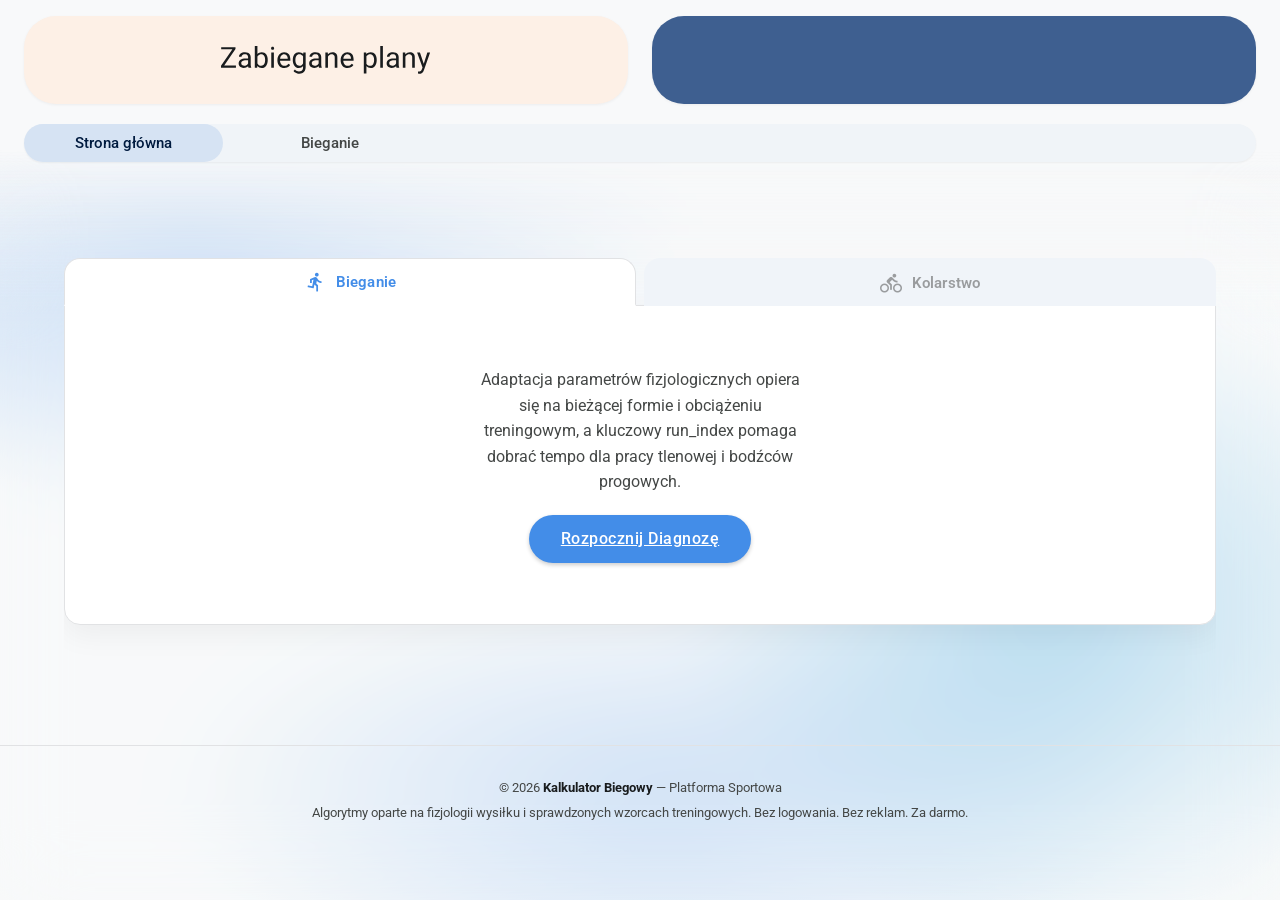
==== index.html @ 618a6bd0 "ostatnie poprawki" ====
<!DOCTYPE html>
<html lang="pl">
<head>
    <meta charset="UTF-8">
    <meta name="viewport" content="width=device-width, initial-scale=1.0">
    <meta name="description" content="Platforma sportowa Kalkulator Biegowy — profesjonalne narzędzia treningowe oparte na fizjologii wysiłku.">

    <title>Kalkulator Biegowy — Platforma Sportowa</title>

    <!-- JSON-LD: SoftwareApplication (SEO) -->
    <script type="application/ld+json">
    {
        "@context": "https://schema.org",
        "@type": "SoftwareApplication",
        "name": "Kalkulator Biegowy",
        "applicationCategory": "SportsApplication",
        "operatingSystem": "Web",
        "description": "Platforma profesjonalnych narzędzi treningowych dla biegaczy, oparta na fizjologii wysiłku i sprawdzonych metodach treningowych.",
        "offers": {
            "@type": "Offer",
            "price": "0",
            "priceCurrency": "PLN"
        },
        "inLanguage": "pl"
    }
    </script>

    <!-- Google Fonts: Roboto + Material Symbols Outlined -->
    <link rel="preconnect" href="https://fonts.googleapis.com">
    <link rel="preconnect" href="https://fonts.gstatic.com" crossorigin>
    <link href="https://fonts.googleapis.com/css2?family=Roboto:wght@400;500;700&display=swap" rel="stylesheet">
    <link href="https://fonts.googleapis.com/css2?family=Material+Symbols+Outlined:opsz,wght,FILL,GRAD@24,400,0,0" rel="stylesheet">

    <!-- Design System: Material Design 3 -->
    <link rel="stylesheet" href="bieganie/style.css">

</head>
<body>

    <div class="bg" aria-hidden="true"></div>
    <div class="glass" aria-hidden="true"></div>

    <!-- =============================================
         TOP APP BAR (M3 — Surface / Sticky)
         ============================================= -->
    <header class="m3-top-bar" role="banner">
        <div class="m3-top-row-split">
            <div class="m3-top-half m3-half-left">
                <a href="index.html" class="m3-brand">
                    <svg class="m3-brand-logo" width="232" height="31" viewBox="0 0 232 31" fill="none" xmlns="http://www.w3.org/2000/svg" role="img" aria-label="Zabiegane plany">
                        <path d="M16.5469 21.5469V24H1.14062V21.5469H16.5469ZM16.0469 3.4375L1.85938 24H0V21.75L14.1719 1.25H16.0469V3.4375ZM14.7656 1.25V3.71875H0.203125V1.25H14.7656ZM30 21.1094V12.4062C30 11.7396 29.8646 11.1615 29.5938 10.6719C29.3333 10.1719 28.9375 9.78646 28.4062 9.51562C27.875 9.24479 27.2188 9.10938 26.4375 9.10938C25.7083 9.10938 25.0677 9.23438 24.5156 9.48438C23.974 9.73438 23.5469 10.0625 23.2344 10.4688C22.9323 10.875 22.7812 11.3125 22.7812 11.7812H19.8906C19.8906 11.1771 20.0469 10.5781 20.3594 9.98438C20.6719 9.39062 21.1198 8.85417 21.7031 8.375C22.2969 7.88542 23.0052 7.5 23.8281 7.21875C24.6615 6.92708 25.5885 6.78125 26.6094 6.78125C27.8385 6.78125 28.9219 6.98958 29.8594 7.40625C30.8073 7.82292 31.5469 8.45312 32.0781 9.29688C32.6198 10.1302 32.8906 11.1771 32.8906 12.4375V20.3125C32.8906 20.875 32.9375 21.474 33.0312 22.1094C33.1354 22.7448 33.2865 23.2917 33.4844 23.75V24H30.4688C30.3229 23.6667 30.2083 23.224 30.125 22.6719C30.0417 22.1094 30 21.5885 30 21.1094ZM30.5 13.75L30.5312 15.7812H27.6094C26.7865 15.7812 26.0521 15.849 25.4062 15.9844C24.7604 16.1094 24.2188 16.3021 23.7812 16.5625C23.3438 16.8229 23.0104 17.151 22.7812 17.5469C22.5521 17.9323 22.4375 18.3854 22.4375 18.9062C22.4375 19.4375 22.5573 19.9219 22.7969 20.3594C23.0365 20.7969 23.3958 21.1458 23.875 21.4062C24.3646 21.6562 24.9635 21.7812 25.6719 21.7812C26.5573 21.7812 27.3385 21.5938 28.0156 21.2188C28.6927 20.8438 29.2292 20.3854 29.625 19.8438C30.0312 19.3021 30.25 18.776 30.2812 18.2656L31.5156 19.6562C31.4427 20.0938 31.2448 20.5781 30.9219 21.1094C30.599 21.6406 30.1667 22.151 29.625 22.6406C29.0938 23.1198 28.4583 23.5208 27.7188 23.8438C26.9896 24.1562 26.1667 24.3125 25.25 24.3125C24.1042 24.3125 23.099 24.0885 22.2344 23.6406C21.3802 23.1927 20.7135 22.5938 20.2344 21.8438C19.7656 21.0833 19.5312 20.2344 19.5312 19.2969C19.5312 18.3906 19.7083 17.5938 20.0625 16.9062C20.4167 16.2083 20.9271 15.6302 21.5938 15.1719C22.2604 14.7031 23.0625 14.349 24 14.1094C24.9375 13.8698 25.9844 13.75 27.1406 13.75H30.5ZM37.4219 0H40.3281V20.7188L40.0781 24H37.4219V0ZM51.75 15.4062V15.7344C51.75 16.9635 51.6042 18.1042 51.3125 19.1562C51.0208 20.1979 50.5938 21.1042 50.0312 21.875C49.4688 22.6458 48.7812 23.2448 47.9688 23.6719C47.1562 24.099 46.224 24.3125 45.1719 24.3125C44.099 24.3125 43.1562 24.1302 42.3438 23.7656C41.5417 23.3906 40.8646 22.8542 40.3125 22.1562C39.7604 21.4583 39.3177 20.6146 38.9844 19.625C38.6615 18.6354 38.4375 17.5208 38.3125 16.2812V14.8438C38.4375 13.5938 38.6615 12.474 38.9844 11.4844C39.3177 10.4948 39.7604 9.65104 40.3125 8.95312C40.8646 8.24479 41.5417 7.70833 42.3438 7.34375C43.1458 6.96875 44.0781 6.78125 45.1406 6.78125C46.2031 6.78125 47.1458 6.98958 47.9688 7.40625C48.7917 7.8125 49.4792 8.39583 50.0312 9.15625C50.5938 9.91667 51.0208 10.8281 51.3125 11.8906C51.6042 12.9427 51.75 14.1146 51.75 15.4062ZM48.8438 15.7344V15.4062C48.8438 14.5625 48.7656 13.7708 48.6094 13.0312C48.4531 12.2812 48.2031 11.625 47.8594 11.0625C47.5156 10.4896 47.0625 10.0417 46.5 9.71875C45.9375 9.38542 45.2448 9.21875 44.4219 9.21875C43.6927 9.21875 43.0573 9.34375 42.5156 9.59375C41.9844 9.84375 41.5312 10.1823 41.1562 10.6094C40.7812 11.026 40.474 11.5052 40.2344 12.0469C40.0052 12.5781 39.8333 13.1302 39.7188 13.7031V17.4688C39.8854 18.1979 40.1562 18.901 40.5312 19.5781C40.9167 20.2448 41.4271 20.7917 42.0625 21.2188C42.7083 21.6458 43.5052 21.8594 44.4531 21.8594C45.2344 21.8594 45.901 21.7031 46.4531 21.3906C47.0156 21.0677 47.4688 20.625 47.8125 20.0625C48.1667 19.5 48.4271 18.849 48.5938 18.1094C48.7604 17.3698 48.8438 16.5781 48.8438 15.7344ZM58.5469 7.09375V24H55.6406V7.09375H58.5469ZM55.4219 2.60938C55.4219 2.14062 55.5625 1.74479 55.8438 1.42188C56.1354 1.09896 56.5625 0.9375 57.125 0.9375C57.6771 0.9375 58.099 1.09896 58.3906 1.42188C58.6927 1.74479 58.8438 2.14062 58.8438 2.60938C58.8438 3.05729 58.6927 3.44271 58.3906 3.76562C58.099 4.07812 57.6771 4.23438 57.125 4.23438C56.5625 4.23438 56.1354 4.07812 55.8438 3.76562C55.5625 3.44271 55.4219 3.05729 55.4219 2.60938ZM70.2031 24.3125C69.026 24.3125 67.9583 24.1146 67 23.7188C66.0521 23.3125 65.2344 22.7448 64.5469 22.0156C63.8698 21.2865 63.349 20.4219 62.9844 19.4219C62.6198 18.4219 62.4375 17.3281 62.4375 16.1406V15.4844C62.4375 14.1094 62.6406 12.8854 63.0469 11.8125C63.4531 10.7292 64.0052 9.8125 64.7031 9.0625C65.401 8.3125 66.1927 7.74479 67.0781 7.35938C67.9635 6.97396 68.8802 6.78125 69.8281 6.78125C71.0365 6.78125 72.0781 6.98958 72.9531 7.40625C73.8385 7.82292 74.5625 8.40625 75.125 9.15625C75.6875 9.89583 76.1042 10.7708 76.375 11.7812C76.6458 12.7812 76.7812 13.875 76.7812 15.0625V16.3594H64.1562V14H73.8906V13.7812C73.849 13.0312 73.6927 12.3021 73.4219 11.5938C73.1615 10.8854 72.7448 10.3021 72.1719 9.84375C71.599 9.38542 70.8177 9.15625 69.8281 9.15625C69.1719 9.15625 68.5677 9.29688 68.0156 9.57812C67.4635 9.84896 66.9896 10.2552 66.5938 10.7969C66.1979 11.3385 65.8906 12 65.6719 12.7812C65.4531 13.5625 65.3438 14.4635 65.3438 15.4844V16.1406C65.3438 16.9427 65.4531 17.6979 65.6719 18.4062C65.901 19.1042 66.2292 19.7188 66.6562 20.25C67.0938 20.7812 67.6198 21.1979 68.2344 21.5C68.8594 21.8021 69.5677 21.9531 70.3594 21.9531C71.3802 21.9531 72.2448 21.7448 72.9531 21.3281C73.6615 20.9115 74.2812 20.3542 74.8125 19.6562L76.5625 21.0469C76.1979 21.599 75.7344 22.125 75.1719 22.625C74.6094 23.125 73.9167 23.5312 73.0938 23.8438C72.2812 24.1562 71.3177 24.3125 70.2031 24.3125ZM91.1094 7.09375H93.7344V23.6406C93.7344 25.1302 93.4323 26.401 92.8281 27.4531C92.224 28.5052 91.3802 29.3021 90.2969 29.8438C89.224 30.3958 87.9844 30.6719 86.5781 30.6719C85.9948 30.6719 85.3073 30.5781 84.5156 30.3906C83.7344 30.2135 82.9635 29.9062 82.2031 29.4688C81.4531 29.0417 80.8229 28.4635 80.3125 27.7344L81.8281 26.0156C82.5365 26.8698 83.276 27.4635 84.0469 27.7969C84.8281 28.1302 85.599 28.2969 86.3594 28.2969C87.276 28.2969 88.0677 28.125 88.7344 27.7812C89.401 27.4375 89.9167 26.9271 90.2812 26.25C90.6562 25.5833 90.8438 24.7604 90.8438 23.7812V10.8125L91.1094 7.09375ZM79.4688 15.7344V15.4062C79.4688 14.1146 79.6198 12.9427 79.9219 11.8906C80.2344 10.8281 80.6771 9.91667 81.25 9.15625C81.8333 8.39583 82.5365 7.8125 83.3594 7.40625C84.1823 6.98958 85.1094 6.78125 86.1406 6.78125C87.2031 6.78125 88.1302 6.96875 88.9219 7.34375C89.724 7.70833 90.401 8.24479 90.9531 8.95312C91.5156 9.65104 91.9583 10.4948 92.2812 11.4844C92.6042 12.474 92.8281 13.5938 92.9531 14.8438V16.2812C92.8385 17.5208 92.6146 18.6354 92.2812 19.625C91.9583 20.6146 91.5156 21.4583 90.9531 22.1562C90.401 22.8542 89.724 23.3906 88.9219 23.7656C88.1198 24.1302 87.1823 24.3125 86.1094 24.3125C85.099 24.3125 84.1823 24.099 83.3594 23.6719C82.5469 23.2448 81.849 22.6458 81.2656 21.875C80.6823 21.1042 80.2344 20.1979 79.9219 19.1562C79.6198 18.1042 79.4688 16.9635 79.4688 15.7344ZM82.3594 15.4062V15.7344C82.3594 16.5781 82.4427 17.3698 82.6094 18.1094C82.7865 18.849 83.0521 19.5 83.4062 20.0625C83.7708 20.625 84.2344 21.0677 84.7969 21.3906C85.3594 21.7031 86.0312 21.8594 86.8125 21.8594C87.7708 21.8594 88.5625 21.6562 89.1875 21.25C89.8125 20.8438 90.3073 20.3073 90.6719 19.6406C91.0469 18.974 91.3385 18.25 91.5469 17.4688V13.7031C91.4323 13.1302 91.2552 12.5781 91.0156 12.0469C90.7865 11.5052 90.4844 11.026 90.1094 10.6094C89.7448 10.1823 89.2917 9.84375 88.75 9.59375C88.2083 9.34375 87.5729 9.21875 86.8438 9.21875C86.0521 9.21875 85.3698 9.38542 84.7969 9.71875C84.2344 10.0417 83.7708 10.4896 83.4062 11.0625C83.0521 11.625 82.7865 12.2812 82.6094 13.0312C82.4427 13.7708 82.3594 14.5625 82.3594 15.4062ZM108.094 21.1094V12.4062C108.094 11.7396 107.958 11.1615 107.688 10.6719C107.427 10.1719 107.031 9.78646 106.5 9.51562C105.969 9.24479 105.312 9.10938 104.531 9.10938C103.802 9.10938 103.161 9.23438 102.609 9.48438C102.068 9.73438 101.641 10.0625 101.328 10.4688C101.026 10.875 100.875 11.3125 100.875 11.7812H97.9844C97.9844 11.1771 98.1406 10.5781 98.4531 9.98438C98.7656 9.39062 99.2135 8.85417 99.7969 8.375C100.391 7.88542 101.099 7.5 101.922 7.21875C102.755 6.92708 103.682 6.78125 104.703 6.78125C105.932 6.78125 107.016 6.98958 107.953 7.40625C108.901 7.82292 109.641 8.45312 110.172 9.29688C110.714 10.1302 110.984 11.1771 110.984 12.4375V20.3125C110.984 20.875 111.031 21.474 111.125 22.1094C111.229 22.7448 111.38 23.2917 111.578 23.75V24H108.562C108.417 23.6667 108.302 23.224 108.219 22.6719C108.135 22.1094 108.094 21.5885 108.094 21.1094ZM108.594 13.75L108.625 15.7812H105.703C104.88 15.7812 104.146 15.849 103.5 15.9844C102.854 16.1094 102.312 16.3021 101.875 16.5625C101.438 16.8229 101.104 17.151 100.875 17.5469C100.646 17.9323 100.531 18.3854 100.531 18.9062C100.531 19.4375 100.651 19.9219 100.891 20.3594C101.13 20.7969 101.49 21.1458 101.969 21.4062C102.458 21.6562 103.057 21.7812 103.766 21.7812C104.651 21.7812 105.432 21.5938 106.109 21.2188C106.786 20.8438 107.323 20.3854 107.719 19.8438C108.125 19.3021 108.344 18.776 108.375 18.2656L109.609 19.6562C109.536 20.0938 109.339 20.5781 109.016 21.1094C108.693 21.6406 108.26 22.151 107.719 22.6406C107.188 23.1198 106.552 23.5208 105.812 23.8438C105.083 24.1562 104.26 24.3125 103.344 24.3125C102.198 24.3125 101.193 24.0885 100.328 23.6406C99.474 23.1927 98.8073 22.5938 98.3281 21.8438C97.8594 21.0833 97.625 20.2344 97.625 19.2969C97.625 18.3906 97.8021 17.5938 98.1562 16.9062C98.5104 16.2083 99.0208 15.6302 99.6875 15.1719C100.354 14.7031 101.156 14.349 102.094 14.1094C103.031 13.8698 104.078 13.75 105.234 13.75H108.594ZM118.422 10.7031V24H115.531V7.09375H118.266L118.422 10.7031ZM117.734 14.9062L116.531 14.8594C116.542 13.7031 116.714 12.6354 117.047 11.6562C117.38 10.6667 117.849 9.80729 118.453 9.07812C119.057 8.34896 119.776 7.78646 120.609 7.39062C121.453 6.98438 122.385 6.78125 123.406 6.78125C124.24 6.78125 124.99 6.89583 125.656 7.125C126.323 7.34375 126.891 7.69792 127.359 8.1875C127.839 8.67708 128.203 9.3125 128.453 10.0938C128.703 10.8646 128.828 11.8073 128.828 12.9219V24H125.922V12.8906C125.922 12.0052 125.792 11.2969 125.531 10.7656C125.271 10.224 124.891 9.83333 124.391 9.59375C123.891 9.34375 123.276 9.21875 122.547 9.21875C121.828 9.21875 121.172 9.36979 120.578 9.67188C119.995 9.97396 119.49 10.3906 119.062 10.9219C118.646 11.4531 118.318 12.0625 118.078 12.75C117.849 13.4271 117.734 14.1458 117.734 14.9062ZM140.234 24.3125C139.057 24.3125 137.99 24.1146 137.031 23.7188C136.083 23.3125 135.266 22.7448 134.578 22.0156C133.901 21.2865 133.38 20.4219 133.016 19.4219C132.651 18.4219 132.469 17.3281 132.469 16.1406V15.4844C132.469 14.1094 132.672 12.8854 133.078 11.8125C133.484 10.7292 134.036 9.8125 134.734 9.0625C135.432 8.3125 136.224 7.74479 137.109 7.35938C137.995 6.97396 138.911 6.78125 139.859 6.78125C141.068 6.78125 142.109 6.98958 142.984 7.40625C143.87 7.82292 144.594 8.40625 145.156 9.15625C145.719 9.89583 146.135 10.7708 146.406 11.7812C146.677 12.7812 146.812 13.875 146.812 15.0625V16.3594H134.188V14H143.922V13.7812C143.88 13.0312 143.724 12.3021 143.453 11.5938C143.193 10.8854 142.776 10.3021 142.203 9.84375C141.63 9.38542 140.849 9.15625 139.859 9.15625C139.203 9.15625 138.599 9.29688 138.047 9.57812C137.495 9.84896 137.021 10.2552 136.625 10.7969C136.229 11.3385 135.922 12 135.703 12.7812C135.484 13.5625 135.375 14.4635 135.375 15.4844V16.1406C135.375 16.9427 135.484 17.6979 135.703 18.4062C135.932 19.1042 136.26 19.7188 136.688 20.25C137.125 20.7812 137.651 21.1979 138.266 21.5C138.891 21.8021 139.599 21.9531 140.391 21.9531C141.411 21.9531 142.276 21.7448 142.984 21.3281C143.693 20.9115 144.312 20.3542 144.844 19.6562L146.594 21.0469C146.229 21.599 145.766 22.125 145.203 22.625C144.641 23.125 143.948 23.5312 143.125 23.8438C142.312 24.1562 141.349 24.3125 140.234 24.3125ZM161.016 10.3438V30.5H158.109V7.09375H160.766L161.016 10.3438ZM172.406 15.4062V15.7344C172.406 16.9635 172.26 18.1042 171.969 19.1562C171.677 20.1979 171.25 21.1042 170.688 21.875C170.135 22.6458 169.453 23.2448 168.641 23.6719C167.828 24.099 166.896 24.3125 165.844 24.3125C164.771 24.3125 163.823 24.1354 163 23.7812C162.177 23.4271 161.479 22.9115 160.906 22.2344C160.333 21.5573 159.875 20.7448 159.531 19.7969C159.198 18.849 158.969 17.7812 158.844 16.5938V14.8438C158.969 13.5938 159.203 12.474 159.547 11.4844C159.891 10.4948 160.344 9.65104 160.906 8.95312C161.479 8.24479 162.172 7.70833 162.984 7.34375C163.797 6.96875 164.734 6.78125 165.797 6.78125C166.859 6.78125 167.802 6.98958 168.625 7.40625C169.448 7.8125 170.141 8.39583 170.703 9.15625C171.266 9.91667 171.688 10.8281 171.969 11.8906C172.26 12.9427 172.406 14.1146 172.406 15.4062ZM169.5 15.7344V15.4062C169.5 14.5625 169.411 13.7708 169.234 13.0312C169.057 12.2812 168.781 11.625 168.406 11.0625C168.042 10.4896 167.573 10.0417 167 9.71875C166.427 9.38542 165.745 9.21875 164.953 9.21875C164.224 9.21875 163.589 9.34375 163.047 9.59375C162.516 9.84375 162.062 10.1823 161.688 10.6094C161.312 11.026 161.005 11.5052 160.766 12.0469C160.536 12.5781 160.365 13.1302 160.25 13.7031V17.75C160.458 18.4792 160.75 19.1667 161.125 19.8125C161.5 20.4479 162 20.9635 162.625 21.3594C163.25 21.7448 164.036 21.9375 164.984 21.9375C165.766 21.9375 166.438 21.776 167 21.4531C167.573 21.1198 168.042 20.6667 168.406 20.0938C168.781 19.5208 169.057 18.8646 169.234 18.125C169.411 17.375 169.5 16.5781 169.5 15.7344ZM179.234 0V24H176.328V0H179.234ZM193.844 21.1094V12.4062C193.844 11.7396 193.708 11.1615 193.438 10.6719C193.177 10.1719 192.781 9.78646 192.25 9.51562C191.719 9.24479 191.062 9.10938 190.281 9.10938C189.552 9.10938 188.911 9.23438 188.359 9.48438C187.818 9.73438 187.391 10.0625 187.078 10.4688C186.776 10.875 186.625 11.3125 186.625 11.7812H183.734C183.734 11.1771 183.891 10.5781 184.203 9.98438C184.516 9.39062 184.964 8.85417 185.547 8.375C186.141 7.88542 186.849 7.5 187.672 7.21875C188.505 6.92708 189.432 6.78125 190.453 6.78125C191.682 6.78125 192.766 6.98958 193.703 7.40625C194.651 7.82292 195.391 8.45312 195.922 9.29688C196.464 10.1302 196.734 11.1771 196.734 12.4375V20.3125C196.734 20.875 196.781 21.474 196.875 22.1094C196.979 22.7448 197.13 23.2917 197.328 23.75V24H194.312C194.167 23.6667 194.052 23.224 193.969 22.6719C193.885 22.1094 193.844 21.5885 193.844 21.1094ZM194.344 13.75L194.375 15.7812H191.453C190.63 15.7812 189.896 15.849 189.25 15.9844C188.604 16.1094 188.062 16.3021 187.625 16.5625C187.188 16.8229 186.854 17.151 186.625 17.5469C186.396 17.9323 186.281 18.3854 186.281 18.9062C186.281 19.4375 186.401 19.9219 186.641 20.3594C186.88 20.7969 187.24 21.1458 187.719 21.4062C188.208 21.6562 188.807 21.7812 189.516 21.7812C190.401 21.7812 191.182 21.5938 191.859 21.2188C192.536 20.8438 193.073 20.3854 193.469 19.8438C193.875 19.3021 194.094 18.776 194.125 18.2656L195.359 19.6562C195.286 20.0938 195.089 20.5781 194.766 21.1094C194.443 21.6406 194.01 22.151 193.469 22.6406C192.938 23.1198 192.302 23.5208 191.562 23.8438C190.833 24.1562 190.01 24.3125 189.094 24.3125C187.948 24.3125 186.943 24.0885 186.078 23.6406C185.224 23.1927 184.557 22.5938 184.078 21.8438C183.609 21.0833 183.375 20.2344 183.375 19.2969C183.375 18.3906 183.552 17.5938 183.906 16.9062C184.26 16.2083 184.771 15.6302 185.438 15.1719C186.104 14.7031 186.906 14.349 187.844 14.1094C188.781 13.8698 189.828 13.75 190.984 13.75H194.344ZM204.172 10.7031V24H201.281V7.09375H204.016L204.172 10.7031ZM203.484 14.9062L202.281 14.8594C202.292 13.7031 202.464 12.6354 202.797 11.6562C203.13 10.6667 203.599 9.80729 204.203 9.07812C204.807 8.34896 205.526 7.78646 206.359 7.39062C207.203 6.98438 208.135 6.78125 209.156 6.78125C209.99 6.78125 210.74 6.89583 211.406 7.125C212.073 7.34375 212.641 7.69792 213.109 8.1875C213.589 8.67708 213.953 9.3125 214.203 10.0938C214.453 10.8646 214.578 11.8073 214.578 12.9219V24H211.672V12.8906C211.672 12.0052 211.542 11.2969 211.281 10.7656C211.021 10.224 210.641 9.83333 210.141 9.59375C209.641 9.34375 209.026 9.21875 208.297 9.21875C207.578 9.21875 206.922 9.36979 206.328 9.67188C205.745 9.97396 205.24 10.3906 204.812 10.9219C204.396 11.4531 204.068 12.0625 203.828 12.75C203.599 13.4271 203.484 14.1458 203.484 14.9062ZM223.719 22.25L228.422 7.09375H231.516L224.734 26.6094C224.578 27.026 224.37 27.474 224.109 27.9531C223.859 28.4427 223.536 28.9062 223.141 29.3438C222.745 29.7812 222.266 30.1354 221.703 30.4062C221.151 30.6875 220.49 30.8281 219.719 30.8281C219.49 30.8281 219.198 30.7969 218.844 30.7344C218.49 30.6719 218.24 30.6198 218.094 30.5781L218.078 28.2344C218.161 28.2448 218.292 28.2552 218.469 28.2656C218.656 28.2865 218.786 28.2969 218.859 28.2969C219.516 28.2969 220.073 28.2083 220.531 28.0312C220.99 27.8646 221.375 27.5781 221.688 27.1719C222.01 26.776 222.286 26.2292 222.516 25.5312L223.719 22.25ZM220.266 7.09375L224.656 20.2188L225.406 23.2656L223.328 24.3281L217.109 7.09375H220.266Z" fill="currentColor"/>
                    </svg>
                </a>
            </div>
            <div class="m3-top-half m3-half-right" style="justify-content: flex-end;">
            </div>
        </div>
        <nav class="m3-tab-row" aria-label="Nawigacja główna">
            <a href="index.html" class="m3-tab active">
                Strona główna
            </a>
            <a href="bieganie/bieganie.html" class="m3-tab">
                Bieganie
            </a>
            <a href="#" class="m3-tab" style="pointer-events: none; opacity: 0.5;">
            </a>
        </nav>
    </header>

    <!-- =============================================
         MAIN CONTENT (Hub)
         ============================================= -->
    <main class="app-content home-main">

        <!-- ==========================================
             SEKCJA HERO — zakładki (showcase) + CTA
             ========================================== -->
        <section class="hero-showcase" aria-label="Wybór dyscypliny">
            <div class="showcase-tablist" role="tablist" aria-label="Widok strony głównej">
                <button type="button" class="showcase-tab" role="tab" id="showcase-tab-1"
                    aria-selected="true" aria-controls="panel-1">
                    <span class="showcase-tab-brand">
                        <span class="material-symbols-outlined showcase-tab-logo" aria-hidden="true">directions_run</span>
                        <span class="showcase-tab-label">Bieganie</span>
                    </span>
                </button>
                <button type="button" class="showcase-tab" role="tab" id="showcase-tab-2"
                    aria-selected="false" aria-controls="panel-2">
                    <span class="showcase-tab-brand">
                        <span class="material-symbols-outlined showcase-tab-logo" aria-hidden="true">directions_bike</span>
                        <span class="showcase-tab-label">Kolarstwo</span>
                    </span>
                </button>
            </div>

            <div class="hero-showcase-folder">
                <div id="panel-1" class="showcase-panel" role="tabpanel" aria-labelledby="showcase-tab-1">
                    <div class="showcase-panel-content">
                        <p class="showcase-panel-text">
                            Adaptacja parametrów fizjologicznych opiera się na bieżącej formie i
                            obciążeniu treningowym, a kluczowy run_index pomaga dobrać tempo
                            dla pracy tlenowej i bodźców progowych.
                        </p>
                        <a href="bieganie/bieganie.html" class="btn-generate" aria-label="Rozpocznij diagnozę i otwórz kalkulator biegowy">
                            Rozpocznij Diagnozę
                        </a>
                    </div>
                </div>
                <div id="panel-2" class="showcase-panel" role="tabpanel" aria-labelledby="showcase-tab-2" hidden>
                    <div class="showcase-panel-content">
                        <p class="showcase-panel-text">
                            Miejsce na moduł kolarstwa: wyjaśnienie, jak adaptujemy parametry
                            wysiłkowe do specyfiki dyscypliny i jak run_index wspiera ocenę
                            wydolności w planowaniu mikrocykli.
                        </p>
                        <a href="bieganie/bieganie.html" class="btn-generate" aria-label="Rozpocznij diagnozę i otwórz kalkulator biegowy">
                            Rozpocznij Diagnozę
                        </a>
                    </div>
                </div>
            </div>
        </section>

    </main>

    <!-- =============================================
         STOPKA STRONY (poza <main>)
         Wyśrodkowana, border-top var(--border),
         tekst var(--muted), drobny font.
         ============================================= -->
    <footer class="site-footer" role="contentinfo">
        <p>© 2026 <strong>Kalkulator Biegowy</strong> — Platforma Sportowa</p>
        <p>
            Algorytmy oparte na fizjologii wysiłku i sprawdzonych wzorcach treningowych.
            Bez logowania. Bez reklam. Za darmo.
        </p>
    </footer>

    <script src="nav.js" defer></script>
    <script>
    /**
     * Hero showcase — zakładki (WCAG). Tylko index.html; brak modułu = cichy return.
     * Czyste funkcje: cyclicIndex, indexOfSelectedTab; DRY: applyTabSelection.
     */
    (() => {
        'use strict';

        const TABLIST_SEL = '.hero-showcase .showcase-tablist[role="tablist"]';

        const queryTablist = () => {
            try {
                return document.querySelector(TABLIST_SEL);
            } catch (err) {
                console.warn('[hero-showcase-tabs] queryTablist', err);
                return null;
            }
        };

        const collectTabs = (tablist) => {
            try {
                return Array.from(tablist.querySelectorAll('[role="tab"]'));
            } catch (err) {
                console.warn('[hero-showcase-tabs] collectTabs', err);
                return [];
            }
        };

        const indexOfSelectedTab = (tabs) => {
            const i = tabs.findIndex((t) => t.getAttribute('aria-selected') === 'true');
            return i < 0 ? 0 : i;
        };

        /** @param {number} currentIndex @param {number} delta -1 | 1 @param {number} length */
        const cyclicIndex = (currentIndex, delta, length) => {
            if (length < 1) return 0;
            return ((currentIndex + delta) % length + length) % length;
        };

        const panelForTab = (tab) => {
            try {
                const id = tab.getAttribute('aria-controls');
                return id ? document.getElementById(id) : null;
            } catch (err) {
                console.warn('[hero-showcase-tabs] panelForTab', err);
                return null;
            }
        };

        const applyTabSelection = (tabs, activeIndex) => {
            tabs.forEach((tab, i) => {
                const on = i === activeIndex;
                tab.setAttribute('aria-selected', String(on));
                tab.tabIndex = on ? 0 : -1;
                const panel = panelForTab(tab);
                if (!panel) return;
                if (on) panel.removeAttribute('hidden');
                else panel.setAttribute('hidden', '');
            });
        };

        const bindShowcaseTabs = (tablist, tabs) => {
            tablist.addEventListener('click', (e) => {
                try {
                    const t = e.target?.closest?.('[role="tab"]');
                    if (!t || !tablist.contains(t)) return;
                    e.preventDefault();
                    const idx = tabs.indexOf(t);
                    if (idx < 0) return;
                    applyTabSelection(tabs, idx);
                    t.focus();
                } catch (err) {
                    console.warn('[hero-showcase-tabs] click', err);
                }
            });

            tablist.addEventListener('keydown', (e) => {
                try {
                    let delta = 0;
                    if (e.key === 'ArrowRight') delta = 1;
                    else if (e.key === 'ArrowLeft') delta = -1;
                    else return;

                    e.preventDefault();
                    const cur = indexOfSelectedTab(tabs);
                    const next = cyclicIndex(cur, delta, tabs.length);
                    applyTabSelection(tabs, next);
                    tabs[next].focus();
                } catch (err) {
                    console.warn('[hero-showcase-tabs] keydown', err);
                }
            });
        };

        const init = () => {
            try {
                const tablist = queryTablist();
                if (!tablist) return;

                const tabs = collectTabs(tablist);
                if (!tabs.length) return;

                bindShowcaseTabs(tablist, tabs);
                applyTabSelection(tabs, indexOfSelectedTab(tabs));
            } catch (err) {
                console.warn('[hero-showcase-tabs] init', err);
            }
        };

        if (document.readyState === 'loading') {
            document.addEventListener('DOMContentLoaded', init);
        } else {
            init();
        }
    })();
    </script>
</body>
</html>
---- bieganie/style.css ----
/* =========================================
           SYSTEM DESIGN: MATERIAL DESIGN 3 (M3)
           ========================================= */
        html {
            overflow-y: scroll;
        }

       :root {
            /* --- NOWY KOLOR GŁÓWNY (M3): #438de8 --- */
            --md-sys-color-primary: #438de8;
            --md-sys-color-on-primary: #FFFFFF;
            --md-sys-color-primary-container: #D7E3FF; /* Jasne tło dla aktywnych elementów */
            --md-sys-color-on-primary-container: #001B3F; /* Ciemny tekst na jasnym tle */
            
            --md-sys-color-background: #F8F9FA; /* Złamana biel tła strony */
            --md-sys-color-on-background: #191C1E;
            
            --md-sys-color-surface: #FFFFFF;
            --md-sys-color-surface-container: #F0F4F9; /* Tło panelu bocznego */
            --md-sys-color-outline: #70777C;
            
            /* --- MOSTEK Z TYM CO JUŻ MASZ --- */
            --bg: var(--md-sys-color-background);
            --card: #FFFFFF;
            --text: var(--md-sys-color-on-background);
            --border: #E1E2E4;
            --muted: #444746;
            
            --primary: var(--md-sys-color-primary);
            --accent: #0288D1;
            
            /* Kolory faz (nieco łagodniejsze) */
            --phase1: #90A4AE; --phase2: #64B5F6; --phase3: #FFD54F; --phase4: #E57373;

            /* Parametry */
            --radius-m: 16px;
            --radius-l: 24px;
        }

        body {
            font-family: 'Roboto', sans-serif;
            /* Tło ujednolicone z maską nawigacji, aby maska stała się niewidzialna */
            background-color: var(--md-sys-color-background);
            color: var(--text);
            margin: 0;
            padding: 0;
            min-height: 100vh;
        }

        /* =========================================
           COMPONENT: MAIN CONTENT AREA
           ========================================= */
        .app-content {
            margin: 0 auto;
            max-width: 1200px;
            padding: 24px 40px;
            transition: margin 0.3s;
        }

.home-main {
            padding-top: 16px;
        }

        /* Ukrywanie/Pokazywanie widoków */
        .view-section {
            display: none; /* Domyślnie ukryte */
            animation: fadeIn 0.3s ease-in-out;
        }
        .view-section.active {
            display: block; /* Pokazane */
        }

        @keyframes fadeIn {
            from { opacity: 0; transform: translateY(10px); }
            to { opacity: 1; transform: translateY(0); }
        }

        /* =========================================
           STYLE POPRAWIJĄCE TWÓJ STARY KOD (Mostek)
           Żeby stary kod ładnie wyglądał w nowym body
           ========================================= */
        
        /* Nadpisujemy .container ze starego kodu, żeby nie był za szeroki w Main */
        .container {
            max-width: 100%; 
            margin: 0;
            padding: 0;
        }
        
        /* Stary Grid layout - dostosowanie */
        .grid {
            display: grid;
            grid-template-columns: 320px 1fr;
            gap: 24px;
        }

        /* --- SIDEBAR CONTAINER (M3 Surface) --- */
        .sidebar {
            background: rgba(255, 255, 255, 0.85);
            -webkit-backdrop-filter: blur(16px);
            backdrop-filter: blur(16px);
            border: 1px solid var(--border);
            border-radius: var(--radius-l); /* Większe zaokrąglenie: 24px */
            padding: 24px;
            display: flex;
            flex-direction: column;
            gap: 24px; /* Równe odstępy między sekcjami */
        }

        /* --- NOWA KARTA KALIBRACJI (Calibration Card) --- */
        .calibration-section {
            background-color: var(--md-sys-color-primary-container); /* Błękitne tło */
            border-radius: var(--radius-m);
            padding: 20px;
            border: 1px solid rgba(0,0,0,0.05);
        }
/* --- NOWA SEKCJA PARAMETRÓW (Porządkuje inputy w blok) --- */
        .params-card {
            background-color: rgba(255, 255, 255, 0.85);
            -webkit-backdrop-filter: blur(16px);
            backdrop-filter: blur(16px);
            border: 1px solid var(--md-sys-color-outline);
            border-radius: var(--radius-m);
            padding: 16px;
            margin-top: 16px; /* Odstęp od kalibracji */
            display: flex;
            flex-direction: column;
            gap: 16px; /* Odstępy między inputami wewnątrz */
        }

        .section-label {
            font-size: 0.75rem;
            font-weight: 700;
            color: var(--md-sys-color-primary);
            letter-spacing: 0.5px;
            text-transform: uppercase;
            margin-bottom: -8px; /* Lekkie przybliżenie do pierwszego inputa */
        }
        
        /* Poprawa wyglądu inputów wewnątrz karty */
        .params-card .input-group-m3 {
            background-color: var(--md-sys-color-surface-container);
            border: none; /* Usuwamy dolną linię, bo mamy tło */
            border-radius: 8px; /* Zaokrąglone rogi inputów */
        }
       
/* Kółko z ikoną w nagłówkach sekcji */
.calibration-icon-circle {
    width: 32px;
    height: 32px;
    background: var(--md-sys-color-surface); /* Białe tło */
    border-radius: 50%; /* Idealne koło */
    display: flex;
    align-items: center;
    justify-content: center;
    color: var(--md-sys-color-primary); /* Niebieski kolor ikony */
    margin-right: 12px;
    
    /* --- NOWOŚĆ: Cienka niebieska obwódka --- */
    border: 1px solid var(--md-sys-color-primary);
    /* ----------------------------------------- */
}

        /* Lekka poprawka nagłówka, żeby tekst był idealnie pośrodku ikony */
        .calibration-header {
            display: flex;
            align-items: center;
            /* gap: 8px; -> Usuwamy gap, bo margines robi robotę w .calibration-icon-circle */
            font-size: 0.85rem;
            font-weight: 700;
            color: var(--md-sys-color-primary);
            letter-spacing: 1px;
            margin-bottom: 16px; /* Nieco więcej oddechu pod większym nagłówkiem */
            text-transform: uppercase;
        }
        .calibration-desc {
            font-size: 0.9rem;
            color: var(--md-sys-color-on-primary-container);
            line-height: 1.5;
            margin: 0 0 20px 0;
            opacity: 0.9;
        }

        .run-index-label {
            font-size: 0.75rem;
            text-transform: uppercase;
            letter-spacing: 1px;
            font-weight: 500;
            opacity: 0.8;
            margin-bottom: 8px;
        }

        

        /* Siatka temp wewnątrz run-index boxa */
        .paces-compact {
            display: grid;
            grid-template-columns: 1fr 1fr;
            gap: 8px 16px;
            margin-top: 16px;
            text-align: left;
            padding-top: 16px;
            border-top: 1px solid rgba(0,0,0,0.1); /* Delikatna linia oddzielająca */
        }
        
        .pace-item {
            font-size: 0.85rem;
            display: flex;
            justify-content: space-between;
        }
        .pace-item span {
            font-weight: 700;
        }

        /* --- INPUTY M3 (Filled Text Field) --- */
        .input-group-m3 {
            position: relative;
            background-color: var(--md-sys-color-surface-container); /* Lekko szare tło #F0F4F9 */
            border-radius: 4px 4px 0 0;
            border-bottom: 1px solid var(--md-sys-color-outline);
            transition: all 0.2s;
        }

        /* Stan aktywny (Focus) */
        .input-group-m3:focus-within {
            background-color: #E8EDF4; /* Nieco ciemniejszy przy focusie */
            border-bottom: 2px solid var(--md-sys-color-primary);
        }

        .input-group-m3 label {
            position: absolute;
            top: 8px;
            left: 16px;
            font-size: 0.75rem;
            color: var(--muted);
            font-weight: 400;
            margin: 0;
            pointer-events: none; /* Kliknięcie w label aktywuje input */
        }

        .input-group-m3 input, 
        .input-group-m3 select {
            width: 100%;
            border: none;
            background: transparent;
            padding: 24px 16px 8px 16px; /* Miejsce na label u góry */
            font-size: 1rem;
            color: var(--text);
            height: 56px;
            font-family: 'Roboto', sans-serif;
            outline: none;
            cursor: pointer;
            box-shadow: none; /* Reset stylów */
            border-radius: 0;
        }
        /* --- M3 Input z Ikoną Wiodącą (Leading Icon) --- */
        
        /* 1. Pozycjonowanie ikony */
        .input-group-m3 .input-icon {
            position: absolute;
            left: 12px;
            top: 50%;
            transform: translateY(-50%); /* Idealne centrowanie w pionie */
            font-size: 24px;
            color: var(--md-sys-color-outline); /* Ikona w kolorze neutralnym */
            pointer-events: none; /* Kliknięcie w ikonę przenosi focus na input */
            transition: color 0.2s;
        }

        /* Zmiana koloru ikony gdy pole jest aktywne */
        .input-group-m3:focus-within .input-icon {
            color: var(--md-sys-color-primary);
        }

        /* 2. Przesunięcie Etykiety (Label) w prawo, by nie zasłaniała ikony */
        .input-group-m3.with-icon label {
            left: 48px; /* 12px (margin) + 24px (icon) + 12px (gap) */
        }

        /* 3. Przesunięcie Tekstu w prawo */
        .input-group-m3.with-icon input, 
        .input-group-m3.with-icon select {
            padding-left: 48px; /* Miejsce na ikonę */
        }
        /* Usuwamy stare style inputów jeśli gdzieś zostały */
        .control-group { margin: 0; } 

        /* --- PRZYCISK GŁÓWNY (Filled Button) --- */
        .btn-generate {
            background-color: var(--md-sys-color-primary);
            color: var(--md-sys-color-on-primary);
            height: 48px; /* Troszkę niższy niż inputy */
            border-radius: 24px; /* Pill shape */
            border: none;
            font-size: 1rem;
            font-weight: 500;
            letter-spacing: 0.5px;
            cursor: pointer;
            width: 100%;
            display: flex;
            align-items: center;
            justify-content: center;
            gap: 8px;
            box-shadow: 0 2px 4px rgba(0,0,0,0.2);
            transition: box-shadow 0.2s, transform 0.1s;
        }

        .btn-generate:hover {
            box-shadow: 0 4px 8px rgba(0,0,0,0.3);
            background-color: #1565C0; /* Nieco ciemniejszy hover */
        }
        
        .btn-generate:active {
            transform: scale(0.98);
        }
        /* --- PRZYCISK DRUGORZĘDNY (Outlined Button) --- */
        .btn-secondary {
    background-color: transparent;
    color: var(--md-sys-color-primary);
    border: 1px solid var(--md-sys-color-primary);
    height: 48px;
    border-radius: 24px;
    font-size: 1rem;
    font-weight: 500;
    letter-spacing: 0.5px;
    cursor: pointer;
    width: 100%;
    display: flex;
    align-items: center;
    justify-content: center;
    gap: 8px;
    transition: background-color 0.2s;
        }

        .btn-secondary:hover {
    background-color: rgba(67, 141, 232, 0.08); /* Lekkie błękitne tło (Primary z 8% alpha) */
        }


        /* Druk */
        @media print {
            .app-content { padding: 0; }
        }

        /* Mobile Responsive */
        @media (max-width: 900px) {
            .app-content { margin: 0; padding: 16px; }
            .grid { grid-template-columns: 1fr; }
            .sidebar { position: static; padding: 16px; }

            /* --- PRZEBUDOWA KALENDARZA NA AGENDĘ --- */
            .days-grid {
                display: flex;
                flex-direction: column; /* Dni ułożone jeden pod drugim */
            }
            .day-cell {
                min-height: auto;
                border-right: none;
                border-bottom: 1px solid var(--border);
                padding: 16px;
            }
            .day-cell:last-child {
                border-bottom: none;
                border-radius: 0 0 var(--radius-m) var(--radius-m);
            }
            .day-header-row {
                margin-bottom: 8px;
            }
            .workout-pill {
                font-size: 0.95rem; /* Zwiększona czytelność na małych ekranach */
                padding: 12px;
            }

            .pill-title {
                font-size: 0.9rem;
            }

            .workout-steps {
                font-size: 0.9rem;
                padding-left: 18px;
            }

            /* --- NAPRAWA BANERU PODSUMOWANIA --- */
            .plan-summary-inner {
                flex-direction: column; /* Podsumowanie w jednej kolumnie */
                gap: 16px;
            }
            .plan-summary-header {
                padding: 16px;
            }
            .plan-summary-item {
                flex-direction: row; /* Tekst obok wartości, by oszczędzać miejsce w pionie */
                justify-content: space-between;
                align-items: center;
                border-bottom: 1px solid rgba(0,0,0,0.05);
                padding-bottom: 8px;
            }
            .plan-summary-item:last-child {
                border-bottom: none;
                padding-bottom: 0;
            }
        }
      /* --- M3 VOLUME STEPPER --- */
        .stepper-group {
            display: flex;
            flex-direction: column;
            gap: 8px;
            background-color: var(--md-sys-color-surface-container);
            padding: 12px;
            border-radius: 8px;
            border-bottom: 2px solid transparent;
            transition: all 0.2s;
        }
        .stepper-group.error {
            border-bottom-color: #B3261E;
            background-color: #FFF9F9;
        }
        .stepper-label {
            font-size: 0.75rem;
            color: var(--muted);
            line-height: 1.3;
            font-weight: 500;
        }
        .stepper-control {
            display: flex;
            align-items: center;
            justify-content: space-between;
            background: #FFFFFF;
            border-radius: 24px;
            padding: 4px;
            border: 1px solid var(--border);
        }
        /* Read-only stepper: przyciski +/- + input tylko do odczytu z klawiatury */
        .stepper-control-row {
            display: flex;
            align-items: center;
            gap: 8px;
        }
        .m3-stepper {
            display: flex;
            flex: 1;
            align-items: center;
            justify-content: space-between;
            min-width: 0;
            background: #FFFFFF;
            border-radius: 24px;
            padding: 4px;
            border: 1px solid var(--border);
        }
        .m3-stepper .stepper-input {
            flex: 1;
            min-width: 48px;
        }
        .m3-stepper .stepper-input[readonly] {
            cursor: default;
            user-select: none;
        }
        .stepper-btn {
            width: 40px;
            height: 40px;
            border-radius: 50%;
            border: none;
            background: var(--md-sys-color-primary-container);
            color: var(--md-sys-color-on-primary-container);
            display: flex;
            align-items: center;
            justify-content: center;
            cursor: pointer;
            transition: background 0.2s, transform 0.1s;
        }
        .stepper-btn:hover { background: #C4D6FF; }
        .stepper-btn:active { transform: scale(0.95); }
        .stepper-btn:disabled {
            opacity: 0.38;
            cursor: not-allowed;
            pointer-events: none;
        }
        .stepper-input-wrapper {
            display: flex;
            align-items: baseline;
            gap: 4px;
        }
        .stepper-input {
            width: 60px;
            text-align: center;
            font-size: 1.5rem;
            font-weight: 700;
            color: var(--text);
            border: none;
            background: transparent;
            outline: none;
            padding: 0;
            -moz-appearance: textfield; /* Firefox hide arrows */
        }
        .stepper-input::-webkit-outer-spin-button,
        .stepper-input::-webkit-inner-spin-button {
            -webkit-appearance: none; /* Chrome/Safari hide arrows */
            margin: 0;
        }
        .stepper-suffix {
            font-size: 0.9rem;
            color: var(--muted);
            font-weight: 500;
        }

        /* --- M3 OPTIMAL VALUE COLOR --- */
        .stepper-input.optimal-val {
            color: #146c2e !important;
            transition: color 0.3s ease;
        }

        /* Select gdy aktualnie wybrana opcja jest optymalna (Standard M3) */
        select.optimal-val {
            color: #146c2e !important;
            border-radius: 8px !important;
            box-shadow: inset 0 0 0 2px #146c2e !important;
            border: none !important;
            background-color: #f0fdf4 !important;
            transition: color 0.2s, background-color 0.2s, box-shadow 0.2s;
        }

        /* Pojedyncza <option> oznaczona jako optymalna (desktop native dropdown) */
        option.option-optimal {
            background-color: #d1fae5;
            color: #146c2e;
            font-weight: 600;
        }

      /* --- M3 DATE PICKER (BUTTON TRIGGER VERSION) --- */
        
        /* 1. Reset Inputa - ukrywamy systemowy trójkącik/ikonę całkowicie */
        input[type="date"]::-webkit-calendar-picker-indicator {
            display: none !important; 
        }
        
       /* 1. Reset Inputa */
        input[type="date"]::-webkit-calendar-picker-indicator {
            display: none !important; 
        }
        
        input[type="date"] {
            -webkit-appearance: none;
            width: 100%;
            padding-right: 56px !important; 
            background: transparent;
            position: relative;
            z-index: 2;
            
            /* --- NOWOŚĆ: BLOKADA INTERAKCJI BEZPOŚREDNIEJ --- */
            pointer-events: none; /* Mysz "przelatuje" przez input (nie da się kliknąć) */
            caret-color: transparent; /* Ukrywa migający kursor */
        }

        /* Zabezpieczenie wyglądu: Wymuszamy pełny kolor dla pola readonly */
        input[type="date"]:read-only {
            color: var(--text);
            opacity: 1;
        }

        /* 2. Stylizacja naszego przycisku (TRIGGERA) */
        .date-trigger-btn {
            position: absolute;
            right: 12px;
            top: 50%;
            transform: translateY(-50%);
            
            /* Stylizacja "Bliźniak" do nagłówków sekcji */
            width: 36px; 
            height: 36px;
            border-radius: 50%;
            background: var(--md-sys-color-surface);
            border: 1px solid var(--md-sys-color-primary); /* Cienka niebieska obwódka */
            color: var(--md-sys-color-primary);
            
            /* Centrowanie ikony w środku */
            display: flex;
            align-items: center;
            justify-content: center;
            
            cursor: pointer; /* Kursor rączki */
            z-index: 10; /* Musi być na samej górze, żeby kliknięcie weszło */
            transition: all 0.2s cubic-bezier(0.4, 0, 0.2, 1);
        }

        /* Ikona w środku */
        .date-trigger-btn .material-symbols-outlined {
            font-size: 20px; /* Nieco mniejsza, zgrabniejsza */
            pointer-events: none; /* Żeby kliknięcie w ikonę przechodziło na div */
        }

        /* 3. MIKRO-INTERAKCJA (Tylko na przycisku!) */
        .date-trigger-btn:hover {
            background-color: var(--md-sys-color-primary-container); /* Błękitne wypełnienie */
            transform: translateY(-50%) scale(1.1); /* Lekkie powiększenie */
            box-shadow: 0 2px 4px rgba(0,0,0,0.15); /* Cień głębi */
        }
        
        /* Input aktywny nie powinien zmieniać ikony, tylko focus na polu tekstowym */

        /* Kontener samego suwaka */
        .switch {
            position: relative;
            display: inline-block;
            width: 52px;
            height: 32px;
            flex-shrink: 0;
            /* To już masz, ale dla pewności powtarzamy w komplecie */
            pointer-events: none; 
        }

        /* Ukryty checkbox systemowy */
        .switch input { 
            opacity: 0;
            width: 0;
            height: 0;
        }

        /* Tło suwaka (Pasek) */
        .slider {
            position: absolute;
            cursor: pointer;
            top: 0; left: 0; right: 0; bottom: 0;
            background-color: var(--md-sys-color-surface-container); /* Szare tło wyłączone */
            border: 2px solid var(--md-sys-color-outline);
            border-radius: 32px;
            transition: .4s;
        }

        /* Kółeczko (Thumb) */
        .slider:before {
            position: absolute;
            content: "";
            height: 16px;
            width: 16px;
            left: 6px;
            bottom: 6px;
            background-color: var(--md-sys-color-outline);
            border-radius: 50%;
            transition: .4s;
        }

        /* Stan WŁĄCZONY (Checked) - Zmiana kolorów */
        input:checked + .slider {
            background-color: var(--md-sys-color-primary);
            border-color: var(--md-sys-color-primary);
        }

        input:checked + .slider:before {
            transform: translateX(20px);
            background-color: var(--md-sys-color-on-primary); /* Białe kółeczko */
            height: 24px; /* Powiększenie kółeczka w stanie aktywnym (M3 Style) */
            width: 24px;
            left: 2px; /* Korekta pozycji po powiększeniu */
            bottom: 2px;
        }
        /* --- METHOD SELECTOR CARDS (M3) --- */
        .method-selector {
            display: flex;
            flex-direction: column;
            gap: 8px;
        }

        .method-card {
            display: flex;
            align-items: center;
            background-color: var(--md-sys-color-surface-container);
            border: 2px solid transparent; /* Rezerwa na border */
            border-radius: 12px;
            padding: 12px;
            cursor: pointer;
            transition: all 0.2s cubic-bezier(0.4, 0, 0.2, 1);
            position: relative;
            overflow: hidden;
        }

        /* Hover Effect */
        .method-card:hover {
            background-color: #E2E7EB; /* Nieco ciemniejszy szary */
        }

        /* ACTIVE STATE (Selected) */
        .method-card.active {
            background-color: #E8F0FE; /* Bardzo jasny niebieski tła */
            border-color: var(--md-sys-color-primary); /* Niebieski obrys */
        }

        .method-icon {
            display: flex;
            align-items: center;
            justify-content: center;
            width: 40px;
            height: 40px;
            background-color: #FFFFFF;
            border-radius: 50%;
            margin-right: 12px;
            color: var(--muted);
            transition: color 0.2s;
        }

        .method-card.active .method-icon {
            color: var(--md-sys-color-primary);
            background-color: #FFFFFF;
        }

        .method-content {
            flex: 1;
        }

        .method-title {
            font-size: 0.9rem;
            font-weight: 700;
            color: var(--text);
            margin-bottom: 2px;
        }

        .method-card.active .method-title {
            color: var(--md-sys-color-primary);
        }

        .method-desc {
            font-size: 0.75rem;
            color: var(--muted);
            line-height: 1.3;
        }

        /* Checkmark Icon (Hidden by default) */
        .method-check {
            width: 24px;
            color: var(--md-sys-color-primary);
            opacity: 0;
            transform: scale(0.5);
            transition: all 0.2s;
        }

        .method-card.active .method-check {
            opacity: 1;
            transform: scale(1);
        }

        /* --- ERROR STATE (Walidacja Czasu) --- */
        .input-group-m3.error {
            border-bottom: 2px solid #B3261E; /* M3 Error Color */
            background-color: #FFF9F9;
        }
        
        .input-group-m3.error label {
            color: #B3261E;
        }
        
        .input-group-m3.error input {
            color: #B3261E;
        }

        /* Komunikat błędu pod inputem */
        .error-msg {
            display: none; /* Domyślnie ukryty */
            color: #B3261E;
            font-size: 0.75rem;
            margin-top: 4px;
            margin-left: 16px;
            animation: fadeIn 0.2s;
        }
        
        .input-group-m3.error + .error-msg {
            display: block; /* Pokaż gdy input ma klasę error */
        }

/* --- TIME SELECTOR M3 DESIGN --- */
/* Zapewniamy, by głowny kontener traktował zawartość blokowo i równo rozkładał paddingi */
.time-input-group {
    padding: 16px; /* Równe odstępy z każdej strony */
    background: #FFFFFF;
    border-radius: 8px;
    display: flex;
    flex-direction: column;
    justify-content: center; /* Wyrównanie pionowe w razie wymuszonej wysokości */
    min-height: 96px; /* Zapewnia odpowiednią ilość miejsca na label, selecty i błędy */
}

/* Wewnętrzny label - usuwamy pozycjonowanie absolutne, bo to psuło pionową siatkę */
.time-input-group label.input-label {
    position: relative;
    top: auto;
    left: auto;
    font-size: 0.75rem;
    color: var(--muted);
    font-weight: 500;
    margin-bottom: 12px; /* Odstęp od cyfr równy górnemu paddingowi */
}

.time-selector-container {
    display: flex;
    align-items: center; /* 1. KLUCZ: Wyrównuje wszystko (selecty i dwukropki) do wspólnej linii środkowej */
    justify-content: space-between;
    gap: 8px;
    margin: 0; /* Wyzerowany margines */
    padding: 0;
}

.time-select-wrapper {
    display: flex;
    flex-direction: column;
    align-items: center;
    flex: 1;
}

.md-select {
    appearance: none;
    -webkit-appearance: none;
    width: 100%;
    height: 48px; /* Mniejsza wysokość, by nie dominowało nad dwukropkami */
    background-color: var(--md-sys-color-surface);
    color: var(--md-sys-color-on-surface);
    border: 1px solid #79747E; 
    border-radius: 4px; 
    text-align: center;
    font-size: 1.25rem; 
    font-weight: 400;
    font-family: 'Roboto', sans-serif;
    cursor: pointer;
    padding: 0; /* Wyzerowanie paddingów wymusza wyśrodkowanie tekstu przez line-height/align-items wewnątrz kontrolki */
    transition: all 0.2s ease;
}

.md-select:focus {
    border-color: var(--md-sys-color-primary);
    border-width: 2px;
    outline: none;
}

.time-unit {
    font-size: 0.75rem;
    color: var(--md-sys-color-on-surface-variant);
    margin-top: 4px;
    font-weight: 500;
    letter-spacing: 0.5px;
}

.time-separator {
    display: flex;
    align-items: center;
    justify-content: center;
    height: 48px; /* Ta sama wysokość co select */
    font-size: 1.5rem;
    font-weight: 700;
    color: var(--md-sys-color-on-surface-variant); 
    padding: 0;
    margin: 0;
    /* Drobna korekta pionowa dla wizualnego środka czcionki: */
    transform: translateY(-2px); 
}

/* --- HELPER TEXT (Opcja "Osobisty Trener") --- */
.section-description {
    font-size: 0.9rem; /* Rozmiar czytelny, ale mniejszy od nagłówka */
    line-height: 1.5;  /* Oddech między liniami */
    color: var(--md-sys-color-on-surface-variant); /* Ciemnoszary (M3 Standard), nie czarny */
    margin-top: 8px;   /* Odstęp od nagłówka */
    margin-bottom: 24px; /* Odstęp od formularzy poniżej */
    font-weight: 400;
}

/* --- LOGIC GUARD (Walidacja Fizjologiczna - FIX) --- */
.logic-guard-msg {
    display: none !important; /* WAŻNE: Domyślnie musi być ukryty */
    background-color: #FFF9F9;
    border: 1px solid #B3261E;
    border-radius: 8px;
    padding: 12px;
    margin-top: 12px;
    color: #B3261E;
    font-size: 0.85rem;
    line-height: 1.4;
    align-items: flex-start;
    gap: 12px;
    animation: fadeIn 0.3s ease;
}

/* Dopiero dodanie klasy 'active' pokazuje element */
.logic-guard-msg.active {
    display: flex !important;
}

.logic-guard-icon {
    font-size: 20px;
    flex-shrink: 0;
}

    

        /* Tu wklejamy tylko style specyficzne dla kalendarza (pigułki, run-index box) */
        .run-index-calc { background: var(--md-sys-color-on-primary-container); color:white; padding: 15px; border-radius: 12px; margin-bottom: 20px; text-align: center; }
        .run-index-result { font-size: 1.8rem; color: #42A5F5; font-weight: bold; margin: 10px 0; }
        .paces-grid { display: grid; grid-template-columns: 1fr 1fr; gap: 5px; font-size: 0.8rem; text-align: left; }
        .paces-grid div span { color: #81D4FA; font-weight: bold; float: right; }
        
        /* Kalendarz */
        .timeline { padding-left: 0; }
        .phase-block { margin-bottom: 40px; }
        /* --- NAGŁÓWEK FAZY (M3 Typography Style) --- */
        .phase-header {
            /* Reset starych stylów "pigułki" */
            background: transparent; 
            box-shadow: none;
            border-radius: 0;
            display: flex;
            align-items: center;
            
            /* Pozycjonowanie i Odstępy */
            width: 100%;
            box-sizing: border-box;
            margin-top: 48px; /* Duży odstęp od poprzedniej fazy (Visual Breathing Room) */
            margin-bottom: 8px; /* Mały odstęp do opisu poniżej */
            padding: 0 0 0 16px; /* Wcięcie na tekst */

            /* Typografia i Kolor */
            font-family: 'Roboto', sans-serif;
            font-size: 1.5rem; /* Headline Small (24px) */
            font-weight: 700;
            color: var(--md-sys-color-primary); /* Twój niebieski (#438de8) */
            
            /* Akcent Graficzny M3 (Vertical Marker) */
            border-left: 4px solid var(--md-sys-color-primary);
        }
        
        /* Opcjonalnie: Jeśli stare klasy kolorów (phase-I itp.) gdzieś brużdżą, resetujemy je */
        .phase-I, .phase-II, .phase-III, .phase-IV {
            background-color: transparent !important;
            color: var(--md-sys-color-primary) !important;
        }
        /* --- KARTA TYGODNIA (M3 Elevated Card) --- */
        .week-container {
            background: rgba(255, 255, 255, 0.85);
            -webkit-backdrop-filter: blur(16px);
            backdrop-filter: blur(16px);
            border: none;
            border-radius: var(--radius-m); /* 16px */
            margin-bottom: 24px;
            overflow: hidden;

            /* M3 Elevation Level 1 (Spoczynek) */
            box-shadow: 0px 1px 3px 1px rgba(0, 0, 0, 0.15),
                        0px 1px 2px 0px rgba(0, 0, 0, 0.30);

            transition: box-shadow 0.3s cubic-bezier(0.4, 0, 0.2, 1), transform 0.2s;
        }
        
        /* Efekt uniesienia po najechaniu myszką */
        .week-container:hover {
            /* M3 Elevation Level 2 */
            box-shadow: 0px 2px 6px 2px rgba(0, 0, 0, 0.15), 
                        0px 1px 2px 0px rgba(0, 0, 0, 0.30);
            transform: translateY(-2px); /* Delikatny ruch w górę */
        }

        /* Nagłówek Karty - Wyraźny kontrast */
        .week-header {
            background-color: var(--md-sys-color-primary-container); /* Jasny błękit (#D7E3FF) */
            color: var(--md-sys-color-on-primary-container); /* Ciemny granat (#001B3F) */
            padding: 16px 24px; /* Więcej oddechu */
            border-bottom: none;
            display: flex; 
            justify-content: space-between; 
            align-items: center;
        }

        .week-title { 
            font-weight: 700; 
            font-size: 1.1rem;
            letter-spacing: 0.5px;
        }

        .week-meta { 
            font-size: 0.9rem; 
            /* Kolor tekstu dopasowany do tła nagłówka */
            color: var(--md-sys-color-on-primary-container); 
            opacity: 0.8; 
            font-weight: 500;
        }
        /* Utility: treść widoczna wyłącznie dla czytników ekranu (WCAG 2.1) */
        .sr-only {
            position: absolute;
            width: 1px;
            height: 1px;
            padding: 0;
            margin: -1px;
            overflow: hidden;
            clip: rect(0, 0, 0, 0);
            white-space: nowrap;
            border: 0;
        }

        .days-grid { display: grid; grid-template-columns: repeat(7, 1fr); }
        .day-cell { border-right: 1px solid var(--border); padding: 10px; min-height: 120px; display: flex; flex-direction: column; font-size: 0.85rem; position: relative; }
        .day-cell:last-child { border-right: none; background: #FFF8E1; }

        /* Pigułka treningowa — obsługuje zarówno plain text, jak i zagnieżdżone kroki */
        .workout-pill {
            padding: 8px;
            border-radius: 6px;
            font-size: 0.8rem;
            line-height: 1.4;
            flex-grow: 1;
            margin-top: 4px;
            color: #000;
            overflow-wrap: break-word;
            word-break: break-word;
        }

        /* Tytuł pigułki — wyróżniony, gdy obok znajduje się lista kroków */
        .pill-title {
            display: block;
            font-weight: 600;
            font-size: 0.78rem;
            color: var(--md-sys-color-on-primary-container);
            letter-spacing: 0.2px;
        }

        /* Lista kroków treningu — strukturalna alternatywa dla plain text */
        .workout-steps {
            list-style-type: disc;
            padding-left: 20px;
            margin: 8px 0 0 0;
            font-size: 0.85rem;
            line-height: 1.5;
            color: var(--md-sys-color-on-primary-container);
            border-top: 1px solid var(--border);
            padding-top: 6px;
        }

        .workout-steps li {
            padding: 1px 0;
        }

        /* Kolory pigułek dostosowane do jasnego tła */
        .type-rest { color: #9E9E9E; font-style: italic; }
        .type-easy { border-left: 4px solid var(--primary); background: #E3F2FD; }
        .type-long { border-left: 4px solid #FFA000; background: #FFF3E0; }
        .type-quality { border-left: 4px solid #D32F2F; background: #FFEBEE; }
        .recovery-tag { background: #78909C; color: white; padding: 2px 8px; border-radius: 10px; font-size: 0.7rem; margin-left: 10px; }

        /* --- ADAPTIVE LOCK: pola zablokowane dla run_index < 30 --- */
        #startVol:disabled,
        #targetVol:disabled {
            opacity: 0.4;
            cursor: not-allowed;
            background-color: var(--md-sys-color-surface-variant, #f0f0f0);
        }
        .params-adaptive-locked {
            opacity: 0.4;
            pointer-events: none;
            user-select: none;
        }

        /* --- RENDER PLAN: Plan Summary Header (MD3 Primary Container) --- */
        .plan-summary-header { background: var(--md-sys-color-primary-container); border-radius: var(--radius-m); padding: 20px 24px; margin-bottom: 32px; }
        .plan-summary-inner { display: flex; flex-wrap: wrap; gap: 32px; }
        .plan-summary-item { display: flex; flex-direction: column; gap: 2px; }
        .plan-summary-label { font-size: 0.72rem; color: var(--md-sys-color-on-primary-container); opacity: 0.7; text-transform: uppercase; letter-spacing: 0.8px; font-weight: 500; }
        .plan-summary-value { font-size: 1.2rem; font-weight: 700; color: var(--md-sys-color-on-primary-container); }

        /* Opis fizjologiczny pod nagłówkiem fazy */
        .phase-description { font-size: 0.9rem; color: var(--muted); margin: 4px 0 16px 20px; max-width: 600px; line-height: 1.5; }

        /* Wiersz z nazwą dnia i dystansem wewnątrz komórki */
        .day-header-row { display: flex; justify-content: space-between; align-items: center; margin-bottom: 4px; }
        .day-name { font-weight: 700; font-size: 0.72rem; color: var(--muted); letter-spacing: 0.5px; text-transform: uppercase; }
        .day-dist { font-weight: 700; color: var(--md-sys-color-primary); font-size: 0.8rem; }

        /* Tydzień regeneracyjny — szary nagłówek sygnalizuje redukcję bodźca */
        .week-recovery .week-header { background-color: #ECEFF1; color: #37474F; }
        .week-recovery .week-meta { color: #546E7A; }

        /* Okrągły kontener ikony w Karcie Diagnozy — skalowana wersja .calibration-icon-circle */
        /* Płaski, biały kontener ikony — styl "Icon-in-Circle" (MD3 Surface) */
        .expert-icon-circle {
            width: 64px;
            height: 64px;
            border-radius: 50%;
            display: flex;
            align-items: center;
            justify-content: center;
            background: var(--md-sys-color-surface, #FFFFFF);
            margin-bottom: 16px; /* Separacja od nagłówka — dystans na kole, nie na ikonie */
            flex-shrink: 0;
        }
        /* Ikona ostrzegawcza — reset fizyki webfontu dla precyzyjnego centrowania glifu */
        .expert-icon-circle .material-symbols-outlined {
            font-size: 36px;
            color: #B3261E;
            display: block;      /* Eliminuje inline baseline shift */
            line-height: 1;      /* Usuwa dodatkową wysokość linii webfontu */
            margin: 0 !important; /* Nadpisuje ewentualny margin-bottom z poprzedniej wersji */
        }

        /* --- EMPTY STATE: Karta Diagnozy Trenerskiej (MD3 Primary Container) --- */
        .expert-advice-card {
            display: flex;
            flex-direction: column;
            align-items: center;
            text-align: center;
            padding: 40px;
            border-radius: 24px;
            background-color: var(--md-sys-color-primary-container);
            color: var(--md-sys-color-on-primary-container);
            max-width: 640px;
            margin: 48px auto;
            box-shadow: 0px 2px 6px 2px rgba(0,0,0,0.12);
        }
        .expert-advice-card .material-symbols-outlined {
            margin-bottom: 16px;
            opacity: 0.85;
        }
        .expert-advice-card h2 {
            font-size: 1.4rem;
            font-weight: 700;
            margin: 0 0 16px;
            letter-spacing: 0.3px;
        }
        .expert-advice-card p {
            font-size: 1rem;
            line-height: 1.65;
            margin: 0;
            max-width: 520px;
        }

        /* --- DYNAMIC SWITCH COMPONENT (M3) --- */
        .switch-container {
            background-color: var(--md-sys-color-surface-container); /* Lekkie tło wyróżniające sekcję */
            border-radius: 12px;
            padding: 16px;
            margin-top: 16px;
            margin-bottom: 24px;
            cursor: pointer;
            border: 1px solid transparent;
            transition: all 0.2s;
        }

        /* Aktywny border przy hoverze - zachęta do kliknięcia */
        .switch-container:hover {
            border-color: var(--md-sys-color-primary);
        }

        .switch-header {
            display: flex;
            justify-content: space-between;
            align-items: center;
            margin-bottom: 8px;
        }

        .mode-title {
            font-size: 1rem;
            font-weight: 700;
            color: var(--md-sys-color-primary);
            transition: color 0.3s;
        }
        
        /* Gdy tryb zaawansowany jest aktywny, zmień kolor na bardziej intensywny (opcjonalnie) */
        .switch-container.active .mode-title {
            color: #D32F2F; /* Np. czerwień sugerująca trudność, lub zostaw primary */
        }

        .mode-desc {
            font-size: 0.8rem;
            line-height: 1.4;
            color: var(--text);
            opacity: 0.8;
            transition: opacity 0.3s;
        }
        /* --- TUTAJ WKLEJ NOWY KOD --- */
        /* Blokujemy bezpośrednie klikanie w suwak, żeby skrypt kontenera obsłużył całość */
        .switch { pointer-events: none; }


        /* =========================================
           HUB PAGE — Strona Główna Platformy
           Wszystkie zmienne z systemu M3 :root
           ========================================= */

        /* --- TOP APP BAR (M3 Surface / Sticky) --- */
        .site-header {
            background-color: rgba(255, 255, 255, 0.85);
            -webkit-backdrop-filter: blur(12px);
            backdrop-filter: blur(12px);
            border-bottom: 1px solid var(--border);
            padding: 0 40px;
            height: 64px;
            display: flex;
            align-items: center;
            justify-content: space-between;
            position: sticky;
            top: 0;
            z-index: 100;
        }

        .site-header__brand {
            display: flex;
            align-items: center;
            gap: 12px;
            text-decoration: none;
        }

        .site-header__logo {
            width: 36px;
            height: 36px;
            border-radius: 50%;
            background-color: var(--md-sys-color-primary);
            display: flex;
            align-items: center;
            justify-content: center;
            color: var(--md-sys-color-on-primary);
            flex-shrink: 0;
        }

        .site-header__logo .material-symbols-outlined {
            font-size: 20px;
        }

        .site-header__title {
            font-size: 1.1rem;
            font-weight: 700;
            color: var(--text);
            letter-spacing: 0.3px;
        }

        .site-header__subtitle {
            font-size: 0.75rem;
            color: var(--muted);
            font-weight: 400;
        }

        /* =========================================
           COMPONENT: SITE NAVIGATION (Responsive)
           Desktop → horizontal bar + :hover dropdown
           Mobile  → hamburger + side Drawer (right)
           M3 Touch Target: every interactive element ≥ 48×48px
           ========================================= */

        .site-header nav {
            display: flex;
            align-items: center;
        }

        /* ── DESKTOP: horizontal pill menu ── */
        #main-menu {
            display: flex;
            list-style: none;
            margin: 0;
            padding: 0;
            gap: 4px;
            align-items: center;
        }

        .nav-item--has-dropdown {
            position: relative;
        }

        /* M3 Touch Target: min-height & min-width ≥ 48px */
        .nav-dropdown-trigger {
            display: flex;
            align-items: center;
            gap: 4px;
            background: none;
            border: none;
            cursor: pointer;
            font-family: 'Roboto', sans-serif;
            font-size: 0.95rem;
            font-weight: 500;
            color: var(--text);
            padding: 0 14px;
            border-radius: 24px;
            min-height: 48px;
            min-width: 48px;
            transition: background-color 0.2s;
        }

        .nav-dropdown-trigger:hover,
        .nav-dropdown-trigger:focus-visible {
            background-color: rgba(67, 141, 232, 0.08);
            outline: none;
        }

        .nav-chevron {
            font-size: 18px !important;
            transition: transform 0.25s ease;
        }

        .nav-item--has-dropdown[data-open="true"] .nav-chevron {
            transform: rotate(180deg);
        }

        /* ── DESKTOP: dropdown panel ──
           M3 Surface + Elevation Level 2
           Umbra layer (0.30) + broad penumbra layer (0.15) */
        .nav-dropdown {
            display: none;
            position: absolute;
            top: calc(100% + 8px);
            right: 0;
            background-color: var(--md-sys-color-surface);
            border-radius: var(--radius-m);          /* 16px — M3 Shape token */
            padding: 8px;
            min-width: 240px;
            list-style: none;
            margin: 0;
            box-shadow:
                0px 1px 2px 0px rgba(0, 0, 0, 0.30),
                0px 2px 6px 2px rgba(0, 0, 0, 0.15);  /* M3 Elevation Level 2 */
            z-index: 200;
        }

        /* Desktop: open on :hover OR programmatic [data-open] */
        @media (min-width: 901px) {
            .nav-item--has-dropdown:hover .nav-dropdown,
            .nav-item--has-dropdown[data-open="true"] .nav-dropdown {
                display: block;
            }
        }

        /* Mobile: open only on [data-open] (accordion inside drawer) */
        @media (max-width: 900px) {
            .nav-item--has-dropdown[data-open="true"] .nav-dropdown {
                display: block;
            }
        }

        /* M3 Touch Target: dropdown links min-height ≥ 48px */
        .nav-dropdown a,
        .nav-dropdown__item {
            display: flex;
            align-items: center;
            gap: 10px;
            padding: 0 12px;
            min-height: 48px;
            border-radius: 8px;
            text-decoration: none;
            color: var(--text);
            font-size: 0.9rem;
            font-weight: 400;
            transition: background-color 0.15s;
            cursor: pointer;
            width: 100%;
            box-sizing: border-box;
        }

        .nav-dropdown a:hover {
            background-color: var(--md-sys-color-surface-container);
        }

        .nav-dropdown__item--disabled {
            color: var(--muted);
            cursor: default;
        }

        .nav-badge {
            margin-left: auto;
            font-size: 0.7rem;
            font-weight: 500;
            padding: 2px 8px;
            border-radius: 10px;
            background-color: var(--md-sys-color-primary-container);
            color: var(--md-sys-color-on-primary-container);
            white-space: nowrap;
        }

        /* ── Hamburger — M3 Touch Target 48×48px, hidden on desktop ── */
        #mobile-menu-btn {
            display: none;
            background: none;
            border: none;
            cursor: pointer;
            padding: 0;
            border-radius: 50%;
            color: var(--text);
            transition: background-color 0.2s;
            min-width: 48px;
            min-height: 48px;
            align-items: center;
            justify-content: center;
        }

        #mobile-menu-btn:hover,
        #mobile-menu-btn:focus-visible {
            background-color: rgba(67, 141, 232, 0.08);
            outline: none;
        }

        /* ═══════════════════════════════════════════════
           MOBILE NAV — M3 Navigation Drawer (≤900px)
           Slides in from the RIGHT edge.
           Scrim dims the page content behind it.
           Accordion expands "Kalkulatory" inline.
           ═══════════════════════════════════════════════ */
        @media (max-width: 900px) {
            #mobile-menu-btn {
                display: flex;
            }

            /* Scrim — modal overlay behind the open drawer */
            body.nav-open::before {
                content: '';
                position: fixed;
                inset: 0;
                background-color: rgba(0, 0, 0, 0.32);   /* M3 scrim opacity */
                z-index: 149;
                animation: scrimFadeIn 0.25s ease forwards;
            }

            @keyframes scrimFadeIn {
                from { opacity: 0; }
                to   { opacity: 1; }
            }

            /* Drawer panel — always in DOM, hidden off-screen by default */
            #main-menu {
                display: flex;
                position: fixed;
                top: 0;
                right: 0;
                bottom: 0;
                width: min(280px, 85vw);
                background: var(--md-sys-color-surface);
                border-left: 1px solid var(--border);
                flex-direction: column;
                align-items: stretch;
                padding: 72px 12px 24px;      /* 72px = header height + breathing room */
                gap: 0;
                z-index: 150;
                overflow-y: auto;
                /* M3 Elevation Level 2 for modal drawer */
                box-shadow:
                    0px 1px 2px 0px rgba(0, 0, 0, 0.30),
                    0px 2px 6px 2px rgba(0, 0, 0, 0.15);
                /* M3 motion: emphasized decelerate easing */
                transform: translateX(100%);
                transition: transform 0.35s cubic-bezier(0.05, 0.7, 0.1, 1.0);
                pointer-events: none;
            }

            #main-menu.is-open {
                transform: translateX(0);
                pointer-events: auto;
            }

            /* Drawer trigger — M3 ListItem height (56px) */
            .nav-dropdown-trigger {
                width: 100%;
                border-radius: var(--radius-m);
                padding: 0 16px;
                min-height: 56px;
                justify-content: space-between;
                font-size: 1rem;
            }

            /* Accordion: submenu renders inline, indented */
            .nav-dropdown {
                position: static;
                box-shadow: none;
                border: none;
                background-color: transparent;
                border-radius: 0;
                padding: 0 0 0 16px;
                margin-top: 2px;
            }

            /* Accordion items — M3 touch-friendly sizing */
            .nav-dropdown a,
            .nav-dropdown__item {
                min-height: 52px;
                border-radius: var(--radius-m);
                padding: 0 16px;
                font-size: 0.95rem;
            }
        }

        /* --- HERO SECTION --- */
        .hero-section {
            background: linear-gradient(135deg, var(--md-sys-color-primary-container) 0%, var(--md-sys-color-surface) 65%);
            border-radius: var(--radius-l);
            padding: 56px 48px;
            margin-bottom: 48px;
            display: flex;
            align-items: center;
            gap: 48px;
            overflow: hidden;
            position: relative;
        }

        /* Dekoracyjne kółko w tle */
        .hero-section::after {
            content: "";
            position: absolute;
            right: -40px;
            top: -40px;
            width: 280px;
            height: 280px;
            border-radius: 50%;
            background-color: var(--md-sys-color-primary);
            opacity: 0.06;
            pointer-events: none;
        }

        .hero-text {
            flex: 1;
        }

        .hero-eyebrow {
            font-size: 0.75rem;
            font-weight: 700;
            text-transform: uppercase;
            letter-spacing: 1.5px;
            color: var(--md-sys-color-primary);
            margin-bottom: 12px;
        }

        .hero-text h1 {
            font-size: clamp(1.8rem, 3vw, 2.8rem);
            font-weight: 700;
            color: var(--md-sys-color-on-primary-container);
            line-height: 1.2;
            margin: 0 0 16px;
            letter-spacing: -0.5px;
        }

        .hero-text p {
            font-size: 1.05rem;
            color: var(--muted);
            line-height: 1.65;
            max-width: 520px;
            margin: 0 0 32px;
        }

        .hero-actions {
            display: flex;
            gap: 16px;
            flex-wrap: wrap;
        }

        .hero-actions .btn-generate,
        .hero-actions .btn-secondary {
            width: auto;
            padding: 0 28px;
        }

        /* Okrągła odznaka z ikoną po prawej stronie hero */
        .hero-badge {
            display: flex;
            flex-direction: column;
            align-items: center;
            justify-content: center;
            width: 160px;
            height: 160px;
            border-radius: 50%;
            background-color: var(--md-sys-color-primary);
            color: var(--md-sys-color-on-primary);
            flex-shrink: 0;
            box-shadow: 0 8px 24px rgba(67, 141, 232, 0.35);
            z-index: 1;
        }

        .hero-badge .material-symbols-outlined {
            font-size: 56px;
        }

        .hero-badge span:last-child {
            font-size: 0.8rem;
            font-weight: 500;
            margin-top: 4px;
            letter-spacing: 0.5px;
            opacity: 0.9;
        }

        /* --- HUB SECTION TITLES --- */
        .hub-section-title {
            font-size: 1.25rem;
            font-weight: 700;
            color: var(--text);
            margin: 0 0 8px;
            display: flex;
            align-items: center;
            gap: 10px;
        }

        .hub-section-title .material-symbols-outlined {
            font-size: 22px;
            color: var(--md-sys-color-primary);
        }

        .hub-section-desc {
            font-size: 0.9rem;
            color: var(--muted);
            margin: 0 0 24px;
            line-height: 1.5;
        }

        /* --- TOOLS GRID (M3 Responsive Layout) --- */
        .tools-grid {
            display: grid;
            grid-template-columns: repeat(auto-fit, minmax(300px, 1fr));
            gap: 24px;
            margin-bottom: 48px;
        }

        /* --- TOOL CARD (M3 Elevated Card) --- */
        .tool-card {
            background-color: rgba(255, 255, 255, 0.85);
            -webkit-backdrop-filter: blur(16px);
            backdrop-filter: blur(16px);
            border: 1px solid var(--border);
            border-radius: var(--radius-l);         /* 24px — spójne z .sidebar */
            padding: 24px;
            display: flex;
            flex-direction: column;
            gap: 12px;
            text-decoration: none;
            color: inherit;

            /* M3 Elevation Level 1 (Spoczynek) */
            box-shadow:
                0px 1px 3px 1px rgba(0, 0, 0, 0.15),
                0px 1px 2px 0px rgba(0, 0, 0, 0.30);

            /* Smooth elevation transition — M3 standard easing */
            transition:
                box-shadow 0.2s cubic-bezier(0.2, 0, 0, 1),
                transform  0.2s cubic-bezier(0.2, 0, 0, 1);

            /* GPU compositing hint — avoids paint on hover */
            will-change: transform, box-shadow;
        }

        /* M3 Elevation Level 2 — fizyczne uniesienie karty przy hoverze */
        .tool-card:hover {
            box-shadow:
                0px 1px 2px 0px rgba(0, 0, 0, 0.30),
                0px 2px 6px 2px rgba(0, 0, 0, 0.15);
            transform: translateY(-2px);
        }

        /* Discipline cards: full surface is the call-to-action */
        .tool-card--discipline {
            cursor: pointer;
        }

        /* Nagłówek karty — ikona + odznaka statusu */
        .tool-card__header {
            display: flex;
            align-items: flex-start;
            justify-content: space-between;
            gap: 12px;
        }

        /* Kwadratowa ikona z zaokrąglonymi rogami */
        .tool-card__icon {
            width: 48px;
            height: 48px;
            border-radius: 14px;
            background-color: var(--md-sys-color-primary-container);
            display: flex;
            align-items: center;
            justify-content: center;
            color: var(--md-sys-color-primary);
            flex-shrink: 0;
        }

        .tool-card__icon .material-symbols-outlined {
            font-size: 26px;
        }

        /* Pill statusu (np. "Dostępne", "Wkrótce") */
        .tool-card__badge {
            font-size: 0.65rem;
            font-weight: 700;
            text-transform: uppercase;
            letter-spacing: 0.8px;
            padding: 3px 10px;
            border-radius: 20px;
            background-color: var(--md-sys-color-primary-container);
            color: var(--md-sys-color-primary);
            white-space: nowrap;
        }

        .tool-card__badge--soon {
            background-color: var(--md-sys-color-surface-container);
            color: var(--muted);
        }

        .tool-card__title {
            font-size: 1.05rem;
            font-weight: 700;
            color: var(--text);
            margin: 0;
        }

        .tool-card__desc {
            font-size: 0.875rem;
            color: var(--muted);
            line-height: 1.55;
            margin: 0;
            flex: 1;
        }

        /* Tagi profili treningowych na dole karty */
        .tool-card__profiles {
            display: flex;
            flex-wrap: wrap;
            gap: 6px;
            margin-top: 4px;
        }

        .profile-chip {
            font-size: 0.7rem;
            font-weight: 500;
            padding: 3px 10px;
            border-radius: 20px;
            border: 1px solid var(--border);
            color: var(--muted);
            background-color: var(--md-sys-color-surface-container);
        }

        /* Strzałka CTA na dole karty */
        .tool-card__arrow {
            display: flex;
            align-items: center;
            gap: 6px;
            font-size: 0.85rem;
            font-weight: 500;
            color: var(--md-sys-color-primary);
            margin-top: 8px;
        }

        .tool-card__arrow .material-symbols-outlined {
            font-size: 18px;
            transition: transform 0.2s;
        }

        .tool-card:hover .tool-card__arrow .material-symbols-outlined {
            transform: translateX(4px);
        }

        /* --- CARD DISABLED — nieaktywne / niedostępne karty --- */
        .card-disabled {
            opacity: 0.6;
            pointer-events: none;
            filter: grayscale(0.55) saturate(0.6);
        }

        /* --- STATS STRIP (M3 Primary Container) --- */
        .stats-strip {
            background-color: var(--md-sys-color-primary-container);
            border-radius: var(--radius-m);
            padding: 24px 32px;
            margin-bottom: 48px;
            display: flex;
            gap: 0;
            flex-wrap: wrap;
        }

        .stats-strip__item {
            flex: 1;
            min-width: 140px;
            padding: 0 24px;
            border-right: 1px solid rgba(0, 27, 63, 0.12);
            display: flex;
            flex-direction: column;
            gap: 4px;
        }

        .stats-strip__item:first-child { padding-left: 0; }
        .stats-strip__item:last-child  { border-right: none; }

        .stats-strip__label {
            font-size: 0.7rem;
            font-weight: 700;
            text-transform: uppercase;
            letter-spacing: 1px;
            color: var(--md-sys-color-on-primary-container);
            opacity: 0.65;
        }

        .stats-strip__value {
            font-size: 1.5rem;
            font-weight: 700;
            color: var(--md-sys-color-on-primary-container);
            line-height: 1.1;
        }

        .stats-strip__note {
            font-size: 0.78rem;
            color: var(--md-sys-color-on-primary-container);
            opacity: 0.7;
            font-weight: 400;
        }

        /* --- SITE FOOTER (poza <main>, wyśrodkowany) --- */
        .site-footer {
            border-top: 1px solid var(--border);
            padding: 32px 40px;
            display: flex;
            flex-direction: column;
            align-items: center;
            text-align: center;
            gap: 6px;
        }

        .site-footer p {
            font-size: 0.8rem;
            color: var(--muted);
            margin: 0;
            line-height: 1.5;
        }

        .site-footer strong {
            font-weight: 700;
            color: var(--text);
        }

        /* --- HUB RESPONSIVE --- */
        @media (max-width: 900px) {
            .site-header {
                padding: 0 16px;
            }

            .hero-section {
                flex-direction: column;
                padding: 36px 24px;
                gap: 32px;
                text-align: center;
            }

            .hero-text p {
                max-width: 100%;
            }

            .hero-actions {
                justify-content: center;
            }

            .hero-badge {
                width: 120px;
                height: 120px;
            }

            .hero-badge .material-symbols-outlined {
                font-size: 44px;
            }

            .stats-strip {
                padding: 20px 16px;
                gap: 16px;
            }

            .stats-strip__item {
                padding: 0;
                border-right: none;
                border-bottom: 1px solid rgba(0, 27, 63, 0.12);
                padding-bottom: 12px;
            }

            .stats-strip__item:last-child {
                border-bottom: none;
                padding-bottom: 0;
            }

            .site-footer {
                padding: 24px 16px;
                gap: 6px;
            }
        }

        @media (max-width: 600px) {
            .tools-grid {
                grid-template-columns: 1fr;
            }
        }

        /* --- HERO SHOWCASE (M3 — zakładki + panele) --- */
        /* Szerokość jak zwinięta belka (m3-top-bar.scrolled) */
        .hero-showcase {
            position: relative;
            text-align: center;
            max-width: 1200px;
            width: calc(100% - 48px);
            margin: 16px auto 40px auto;
            padding: 48px 0 56px;
            overflow: hidden;
            box-sizing: border-box;
            background: transparent;
        }

        .hero-showcase-inner {
            position: relative;
            z-index: 2;
            max-width: 640px;
            margin: 0 auto;
        }

        /* Pełna szerokość sekcji (do 1200px): zakładki + panel */
        .hero-showcase-folder {
            width: 100%;
            max-width: 100%;
            box-sizing: border-box;
        }

        .hero-showcase h1 {
            font-size: clamp(2rem, 4vw, 3.2rem);
            font-weight: 700;
            color: var(--text);
            margin: 0 0 12px;
            line-height: 1.15;
            letter-spacing: -0.5px;
        }

        .hero-showcase-lead {
            font-size: 1.05rem;
            color: var(--muted);
            line-height: 1.65;
            margin: 0 0 28px;
        }

        .showcase-tablist {
            display: flex;
            flex-wrap: nowrap;
            justify-content: space-between;
            align-items: flex-end;
            gap: 8px;
            padding: 0;
            width: 100%;
            margin: 0;
            margin-bottom: -1px;
            position: relative;
            z-index: 2;
            background-color: transparent;
            overflow-x: auto;
            scrollbar-width: none;
            -ms-overflow-style: none;
        }

        .showcase-tablist::-webkit-scrollbar {
            display: none;
        }

        .showcase-tablist button {
            font-family: inherit;
            font-size: 0.9375rem;
            font-weight: 500;
            flex: 1;
            box-sizing: border-box;
            min-height: 48px;
            min-width: 48px;
            padding: 10px 20px;
            border: 1px solid transparent;
            border-bottom: none;
            border-radius: 16px 16px 0 0;
            text-align: center;
            justify-content: center;
            cursor: pointer;
            color: var(--muted);
            background-color: var(--md-sys-color-surface-container);
            box-shadow: none;
            transition: background-color 0.3s, color 0.3s, border-color 0.3s;
            display: flex;
            align-items: center;
        }

.showcase-tab-brand {
            display: inline-flex;
            align-items: center;
            gap: 10px;
            opacity: 0.5;
            filter: grayscale(1);
            transition: all 0.3s ease;
        }

.showcase-tab-logo {
            font-size: 22px;
            line-height: 1;
        }

.showcase-tab-label {
            font-weight: 600;
            letter-spacing: 0.2px;
        }

.showcase-tablist button:hover:not([aria-selected="true"]) .showcase-tab-brand {
            opacity: 0.8;
            filter: grayscale(0.5);
        }

        .showcase-tablist button[aria-selected="true"]:hover {
            color: var(--md-sys-color-primary);
            background-color: var(--md-sys-color-surface);
            border-color: var(--border);
            border-bottom: 2px solid var(--md-sys-color-surface);
        }

        .showcase-tablist button:focus-visible {
            outline: 2px solid var(--md-sys-color-primary);
            outline-offset: 2px;
        }

        .showcase-tablist button[aria-selected="true"] {
            position: relative;
            z-index: 3;
            color: var(--md-sys-color-primary);
            background-color: var(--md-sys-color-surface);
            border: 1px solid var(--border);
            border-bottom: 2px solid var(--md-sys-color-surface);
            box-shadow: none;
        }

.showcase-tablist button[aria-selected="true"] .showcase-tab-brand {
            opacity: 1;
            filter: grayscale(0);
        }

        .showcase-panel {
            position: relative;
            z-index: 1;
            display: flex;
            flex-direction: column;
            justify-content: center;
            align-items: center;
            gap: 20px;
            width: 100%;
            max-width: 100%;
            min-height: 320px;
            box-sizing: border-box;
            padding: 40px;
            background-color: var(--md-sys-color-surface);
            border: 1px solid var(--border);
            border-top: 1px solid var(--border);
            border-radius: 0 0 16px 16px;
            box-shadow: 0 10px 30px rgba(0, 0, 0, 0.05);
        }

.showcase-panel[hidden] {
            display: none !important;
        }

        .showcase-panel-content {
            display: flex;
            flex-direction: column;
            align-items: center;
            gap: 20px;
            width: 100%;
            max-width: 680px;
        }

        .showcase-panel:not([hidden]) .showcase-panel-content {
            animation: fadeSlideUp 0.4s ease-out both;
        }

        @keyframes fadeSlideUp {
            from {
                opacity: 0;
                transform: translateY(10px);
            }
            to {
                opacity: 1;
                transform: translateY(0);
            }
        }

        @media (prefers-reduced-motion: reduce) {
            .showcase-panel:not([hidden]) .showcase-panel-content {
                animation: none;
            }
        }

        .showcase-panel-text {
            font-size: 1rem;
            color: var(--muted);
            line-height: 1.6;
            margin: 0;
            max-width: 36ch;
        }

        .showcase-panel .btn-generate {
            width: auto;
            min-height: 48px;
            padding: 0 32px;
            display: inline-flex;
            align-items: center;
            justify-content: center;
        }

        /* --- DISCIPLINE CARD VARIANT (KROK 4) --- */

        /* Centered layout dla kart dyscyplin — rozszerza bazowy .tool-card */
        .tool-card--discipline {
            align-items: center;
            text-align: center;
            padding: 36px 28px 28px;
            gap: 16px;
        }

        /* Blokuje efekt hover na wyśrodkowanej strzałce (nie ma jej w tym wariancie) */
        .tool-card--discipline .tool-card__arrow {
            justify-content: center;
        }

        /* Większy tytuł dyscypliny */
        .tool-card--discipline .tool-card__title {
            font-size: 1.25rem;
        }

        /* Pełna szerokość .btn-secondary wewnątrz karty dyscypliny */
        .tool-card--discipline .btn-secondary {
            margin-top: auto;
        }

        /* Badge "Wkrótce" na dole karty — wyrównany do reszty treści */
        .tool-card--discipline .tool-card__badge {
            margin-top: auto;
            font-size: 0.75rem;
            padding: 6px 16px;
        }

        /* --- ICON CIRCLE VARIANT --- */

        /* Kółko (50%) zamiast zaokrąglonego kwadratu (14px) */
        .tool-card__icon--circle {
            width: 72px;
            height: 72px;
            border-radius: 50%;
            margin-bottom: 4px;
        }

        .tool-card__icon--circle .material-symbols-outlined {
            font-size: 34px;
        }

        /* --- ICON MUTED VARIANT (niedostępne dyscypliny) ---
           Wyraźnie komunikuje brak dostępności bez dodatkowego tekstu. */
        .tool-card__icon--muted {
            background-color: var(--md-sys-color-surface-container);
            color: var(--muted);
        }

        /* =========================================
           ANIMATED BACKGROUND SYSTEM
           .bg  — warstwa z pływającymi blobami (SVG/gradientami)
           .glass — opcjonalna warstwa frosted-glass nad blobami
           Obie muszą być fixed, poniżej całej treści (z-index: -1)
           i nigdy nie mogą blokować kliknięć (pointer-events: none).
           ========================================= */

        .bg,
        .glass {
            position: fixed;
            top: 0;
            left: 0;
            width: 100vw;
            height: 100vh;
            z-index: -1;
            pointer-events: none;
        }

        /* Warstwa blobów — trzy gradienty radialne tworzą plamy koloru M3 primary.
           Animacja używa transform: translate/scale, bo background-position
           nie może przesuwać pozycji 'at X% Y%' wewnątrz radial-gradient. */
        .bg {
            top: 0;
            background:
                radial-gradient(ellipse 55% 45% at 15% 25%,  rgba(67, 141, 232, 0.45) 0%, transparent 70%),
                radial-gradient(ellipse 45% 55% at 82% 68%,  rgba(2,  136, 209, 0.35) 0%, transparent 65%),
                radial-gradient(ellipse 65% 38% at 52% 88%,  rgba(67, 141, 232, 0.30) 0%, transparent 60%),
                var(--md-sys-color-background);
            -webkit-mask-image: linear-gradient(to bottom, transparent 150px, black 350px);
            mask-image: linear-gradient(to bottom, transparent 150px, black 350px);
        }

        /* Warstwa frosted-glass — delikatna mgiełka bez własnego koloru,
           by nie zasłaniać blobów z warstwy .bg */
        .glass {
            top: 0;
            backdrop-filter: blur(40px);
            -webkit-backdrop-filter: blur(40px);
            background-color: rgba(248, 249, 250, 0.25);
            -webkit-mask-image: linear-gradient(to bottom, transparent 150px, black 350px);
            mask-image: linear-gradient(to bottom, transparent 150px, black 350px);
        }

        /* =========================================
           M3 COLLAPSING TOP APP BAR & TABS
           ========================================= */
        .m3-top-bar {
            position: sticky;
            top: -124px;
            z-index: 1000;
            padding: 16px 24px;
            display: flex;
            flex-direction: column;
            gap: 20px;
            background-color: transparent;
            transition: all 0.3s cubic-bezier(0.4, 0, 0.2, 1);
            width: 100%;
            box-sizing: border-box;
        }

        /* --- Wirtualna tarcza ochronna (Frosted Glass Container) --- */
        .m3-top-bar::before {
            content: '';
            position: absolute;
            top: 0;
            bottom: 16px;
            left: 24px;
            right: 24px;
            border-radius: 0 0 24px 24px;
            background-color: var(--md-sys-color-background);
            z-index: -1;
        }

        /* --- Rząd z Logo - Podzielony na dwie symetryczne części --- */
        .m3-top-row-split {
            display: grid;
            grid-template-columns: 1fr 1fr;
            gap: 24px;
            width: 100%;
            transition: inherit;
        }

        .m3-top-half {
            border-radius: 32px;
            padding: 24px 32px;
            display: flex;
            align-items: center;
            box-shadow: 0 1px 3px rgba(0, 0, 0, 0.05);

            /* NOWE REGUŁY: Stabilizacja fizyki wysokości */
            height: 88px;
            box-sizing: border-box;
        }

        /* Lewa połówka - Lekka, pastelowa (Tertiary Container) */
        .m3-half-left {
            background-color: #FDF0E6;
            justify-content: center; /* Powrót do idealnego centrowania */
        }

        /* Prawa połówka - Wyrazista (Tertiary) */
        .m3-half-right {
            background-color: #3E5F90;
        }

        .m3-brand {
            display: flex;
            align-items: center;
            justify-content: center;
            width: 240px; /* Twarda klatka zapobiegająca drganiom przy ładowaniu fontów */
            gap: 12px;
            text-decoration: none;
            color: var(--text);
        }

        .m3-brand-icon {
            width: 40px;
            height: 40px;
            background-color: var(--md-sys-color-primary-container);
            color: var(--md-sys-color-primary);
            border-radius: 50%;
            display: flex;
            align-items: center;
            justify-content: center;
        }

        /* Wektorowy logotyp - absolutna stabilność */
        .m3-brand-logo {
            display: block;
            height: 28px;
            width: auto;
            color: var(--text);
            flex-shrink: 0;
            user-select: none;
            -webkit-user-select: none;
        }

        /* Rząd z Zakładkami (Tabs) */
        .m3-tab-row {
            display: grid;
            grid-template-columns: repeat(6, 1fr);
            gap: 8px;
            background-color: #F0F4F8;
            border-radius: 24px;
            padding: 0;
            box-shadow: 0px 1px 2px 0px rgba(0, 0, 0, 0.05);
            transition: box-shadow 0.3s cubic-bezier(0.2, 0, 0, 1), background-color 0.2s;
            align-items: stretch;
            align-self: center;
            width: 100%;
            max-width: 100%;
        }

        .m3-tab-row::-webkit-scrollbar {
            display: none;
        }

        /* Pigułki Zakładek */
        .m3-tab {
            padding: 10px 8px;
            border-radius: 20px;
            text-decoration: none;
            color: var(--muted);
            font-weight: 500;
            font-size: 0.95rem;
            transition: background-color 0.2s, color 0.2s;
            white-space: nowrap;
            display: flex;
            align-items: center;
            justify-content: center; /* NOWE: Środkowanie zawartości w wymuszonym rozmiarze */
            gap: 6px;
            overflow: hidden;
        }

        .m3-tab:hover {
            background-color: rgba(67, 141, 232, 0.08);
            color: var(--text);
        }

        .m3-tab.active {
            background-color: #D6E3F3;
            color: var(--md-sys-color-on-primary-container);
        }

        /* --- STAN SCROLLED (Kolaps Paska) --- */
        .m3-top-bar.scrolled {
            background: transparent;
            /* Padding i gap zostają natywne - zero skoków! */
        }

        .m3-top-bar.scrolled::before {
            top: 124px; /* Maska zjeżdża w dół, równoważąc ujemny top kontenera */
            bottom: 16px;
            left: 0;
            right: 0;
            margin: 0 auto;
            width: calc(100% - 48px);
            max-width: 1200px;
            border-radius: 24px;
            border-bottom: none;
        }

        /* Łata maskująca górne rogi pigułki - zapobiega prześwitywaniu tekstu */
        .m3-top-bar.scrolled::after {
            content: '';
            position: absolute;
            top: 124px; /* Dokładny styk z górną krawędzią ekranu */
            left: 0;
            right: 0;
            margin: 0 auto;
            width: calc(100% - 48px);
            max-width: 1200px;
            height: 24px; /* Wysokość idealnie pokrywająca górny promień zaokrąglenia */
            background-color: var(--md-sys-color-background);
            z-index: -2; /* Umiejscowienie za maską ::before i za menu */
        }

        .m3-top-bar.scrolled .m3-tab-row {
            width: 100%; /* calc niepotrzebny, bo rodzic ma padding 24px na bokach */
            max-width: 1200px;
            border-radius: 24px;
            box-shadow: 0px 1px 2px 0px rgba(0, 0, 0, 0.15), 0px 2px 6px 2px rgba(0, 0, 0, 0.10);
        }

        /* =========================================
           COMPONENT: M3 SNACKBAR
           Inverse Surface (#313033 / #F4EFF4) — standard M3 dark-on-light token.
           Animacja: translateY(100px→0) + opacity(0→1) — wślizg od dołu ekranu.
           ========================================= */
        .m3-snackbar {
            position: fixed;
            bottom: 24px;
            left: 50%;
            transform: translateX(-50%) translateY(100px);

            background-color: #313033;   /* M3 Inverse Surface */
            color: #F4EFF4;              /* M3 Inverse On Surface */

            padding: 14px 16px;
            border-radius: 4px;
            font-size: 0.875rem;
            font-family: 'Roboto', sans-serif;

            box-shadow:
                0px 4px 8px 3px rgba(0, 0, 0, 0.15),
                0px 1px 3px 0px rgba(0, 0, 0, 0.30);

            z-index: 9999;
            opacity: 0;
            visibility: hidden;

            transition:
                transform 0.3s cubic-bezier(0.2, 0, 0, 1),
                opacity   0.3s cubic-bezier(0.2, 0, 0, 1),
                visibility 0.3s;

            display: flex;
            align-items: center;
            gap: 12px;
            max-width: 90vw;
            width: max-content;
        }

        .m3-snackbar.show {
            transform: translateX(-50%) translateY(0);
            opacity: 1;
            visibility: visible;
        }

        /* =========================================
           COMPONENT: M3 INPUT STATES — VOLUME
           Trzystopniowy system sygnalizacji wizualnej
           dla inputów startVol / targetVol.
           Tokeny zgodne z Material Design 3 :root.
           ========================================= */

        /* Optymalny zakres — zielony sygnał bezpieczeństwa fizjologicznego */
        input.volume-optimal {
            color: #146c2e !important;                          /* M3 Custom Success */
            border-bottom-color: #146c2e !important;
        }

        /* Zbyt niski lub zbyt wysoki zakres — M3 Error token */
        input.volume-danger {
            color: var(--md-sys-color-error, #B3261E) !important;
            border-bottom-color: var(--md-sys-color-error, #B3261E) !important;
        }

        /* Wartość neutralna / poza sprawdzanym zakresem */
        input.volume-neutral {
            color: var(--md-sys-color-on-surface, #1C1B1F) !important;
        }

/* =========================================
   COMPONENT: M3 STEPPER (Volume Controls)
   ========================================= */
.m3-stepper {
    display: flex;
    align-items: center;
    background: var(--md-sys-color-surface-container);
    border-radius: 8px;
    border: 1px solid var(--border);
    overflow: hidden;
    width: 100%;
    margin-top: 8px;
}

.m3-stepper .stepper-btn {
    background: transparent;
    border: none;
    color: var(--md-sys-color-primary);
    padding: 12px;
    cursor: pointer;
    display: flex;
    align-items: center;
    justify-content: center;
    transition: background 0.2s;
}

.m3-stepper .stepper-btn:hover {
    background: rgba(67, 141, 232, 0.1); /* Primary z przezroczystością */
}

.m3-stepper .stepper-input {
    flex-grow: 1;
    text-align: center;
    border: none !important;
    background: transparent;
    font-size: 1.1rem;
    font-weight: 700;
    padding: 12px 0;
    margin: 0;
    -moz-appearance: textfield; /* Ukrycie natywnych strzałek Firefox */
}

/* Ukrycie natywnych strzałek Chrome/Safari */
.m3-stepper .stepper-input::-webkit-outer-spin-button,
.m3-stepper .stepper-input::-webkit-inner-spin-button {
    -webkit-appearance: none;
    margin: 0;
}

/* NAPRAWA READONLY: Wymuszenie 100% widoczności koloru */
.m3-stepper .stepper-input[readonly] {
    opacity: 1;
    -webkit-text-fill-color: currentcolor; /* Obejście dla iOS */
}
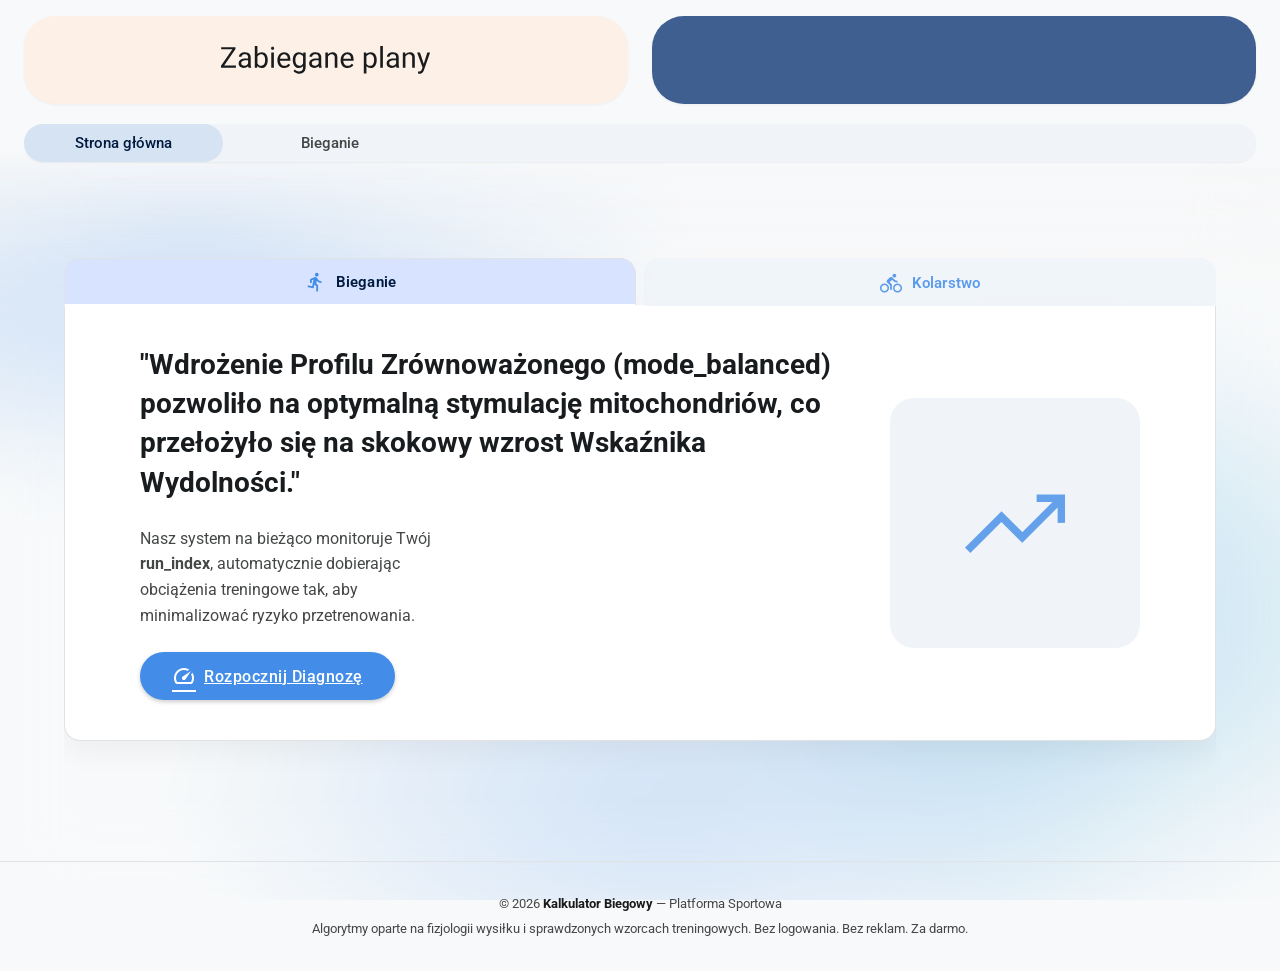
==== commit 39523c87: "oki" ====
--- a/index.html
+++ b/index.html
@@ -96,26 +96,42 @@
             <div class="hero-showcase-folder">
                 <div id="panel-1" class="showcase-panel" role="tabpanel" aria-labelledby="showcase-tab-1">
                     <div class="showcase-panel-content">
-                        <p class="showcase-panel-text">
-                            Adaptacja parametrów fizjologicznych opiera się na bieżącej formie i
-                            obciążeniu treningowym, a kluczowy run_index pomaga dobrać tempo
-                            dla pracy tlenowej i bodźców progowych.
-                        </p>
-                        <a href="bieganie/bieganie.html" class="btn-generate" aria-label="Rozpocznij diagnozę i otwórz kalkulator biegowy">
-                            Rozpocznij Diagnozę
-                        </a>
+                        <div class="showcase-panel-text-block">
+                            <h3 class="showcase-quote">
+                                "Wdrożenie Profilu Zrównoważonego (mode_balanced) pozwoliło na optymalną stymulację mitochondriów, co przełożyło się na skokowy wzrost Wskaźnika Wydolności."
+                            </h3>
+                            <p class="showcase-panel-text">
+                                Nasz system na bieżąco monitoruje Twój <strong>run_index</strong>, automatycznie dobierając obciążenia treningowe tak, aby minimalizować ryzyko przetrenowania.
+                            </p>
+                            <a href="bieganie/bieganie.html" class="btn-generate" aria-label="Rozpocznij diagnozę">
+                                <span class="material-symbols-outlined" aria-hidden="true">speed</span>
+                                Rozpocznij Diagnozę
+                            </a>
+                        </div>
+                        <div class="showcase-panel-visual" aria-hidden="true">
+                            <span class="material-symbols-outlined" style="font-size: 120px; color: var(--md-sys-color-primary); opacity: 0.8;">trending_up</span>
+                        </div>
                     </div>
                 </div>
                 <div id="panel-2" class="showcase-panel" role="tabpanel" aria-labelledby="showcase-tab-2" hidden>
                     <div class="showcase-panel-content">
-                        <p class="showcase-panel-text">
-                            Miejsce na moduł kolarstwa: wyjaśnienie, jak adaptujemy parametry
-                            wysiłkowe do specyfiki dyscypliny i jak run_index wspiera ocenę
-                            wydolności w planowaniu mikrocykli.
-                        </p>
-                        <a href="bieganie/bieganie.html" class="btn-generate" aria-label="Rozpocznij diagnozę i otwórz kalkulator biegowy">
-                            Rozpocznij Diagnozę
-                        </a>
+                        <div class="showcase-panel-text-block">
+                            <h3 class="showcase-quote">
+                                "Adaptacja krzywej mocy w kolarstwie wymaga precyzyjnego dawkowania bodźców. Nasz silnik kalkuluje obciążenia na bazie Twojego unikalnego run_index."
+                            </h3>
+                            <p class="showcase-panel-text">
+                                Miejsce na moduł kolarstwa: wyjaśnienie, jak adaptujemy parametry
+                                wysiłkowe do specyfiki dyscypliny i jak run_index wspiera ocenę
+                                wydolności w planowaniu mikrocykli.
+                            </p>
+                            <a href="bieganie/bieganie.html" class="btn-generate" aria-label="Rozpocznij diagnozę">
+                                <span class="material-symbols-outlined" aria-hidden="true">speed</span>
+                                Rozpocznij Diagnozę
+                            </a>
+                        </div>
+                        <div class="showcase-panel-visual" aria-hidden="true">
+                            <span class="material-symbols-outlined" style="font-size: 120px; color: var(--md-sys-color-primary); opacity: 0.8;">pedal_bike</span>
+                        </div>
                     </div>
                 </div>
             </div>
--- a/bieganie/style.css
+++ b/bieganie/style.css
@@ -1956,10 +1956,10 @@
             text-align: center;
             justify-content: center;
             cursor: pointer;
-            color: var(--muted);
-            background-color: var(--md-sys-color-surface-container);
+            color: var(--md-sys-color-on-surface-variant, var(--muted));
+            background-color: color-mix(in srgb, var(--md-sys-color-surface-container) 88%, transparent);
             box-shadow: none;
-            transition: background-color 0.3s, color 0.3s, border-color 0.3s;
+            transition: background-color 0.3s, color 0.3s;
             display: flex;
             align-items: center;
         }
@@ -1968,8 +1968,7 @@
             display: inline-flex;
             align-items: center;
             gap: 10px;
-            opacity: 0.5;
-            filter: grayscale(1);
+            opacity: 0.86;
             transition: all 0.3s ease;
         }
 
@@ -1984,8 +1983,7 @@
         }
 
 .showcase-tablist button:hover:not([aria-selected="true"]) .showcase-tab-brand {
-            opacity: 0.8;
-            filter: grayscale(0.5);
+            opacity: 1;
         }
 
         .showcase-tablist button[aria-selected="true"]:hover {
@@ -2012,7 +2010,43 @@
 
 .showcase-tablist button[aria-selected="true"] .showcase-tab-brand {
             opacity: 1;
-            filter: grayscale(0);
+        }
+
+        /* Bardziej żywe akcenty zgodne z Material Design 3 */
+        #showcase-tab-1 {
+            color: var(--md-sys-color-primary);
+        }
+
+        #showcase-tab-2 {
+            color: var(--md-sys-color-tertiary, var(--md-sys-color-primary));
+        }
+
+        #showcase-tab-1:hover:not([aria-selected="true"]) {
+            background-color: color-mix(in srgb, var(--md-sys-color-primary-container) 55%, var(--md-sys-color-surface-container));
+            color: var(--md-sys-color-on-primary-container);
+        }
+
+        #showcase-tab-2:hover:not([aria-selected="true"]) {
+            background-color: color-mix(in srgb, var(--md-sys-color-tertiary-container, var(--md-sys-color-primary-container)) 55%, var(--md-sys-color-surface-container));
+            color: var(--md-sys-color-on-tertiary-container, var(--md-sys-color-on-primary-container));
+        }
+
+        #showcase-tab-1[aria-selected="true"] {
+            color: var(--md-sys-color-on-primary-container);
+            background-color: var(--md-sys-color-primary-container);
+        }
+
+        #showcase-tab-2[aria-selected="true"] {
+            color: var(--md-sys-color-on-tertiary-container, var(--md-sys-color-on-primary-container));
+            background-color: var(--md-sys-color-tertiary-container, var(--md-sys-color-primary-container));
+        }
+
+        #showcase-tab-1[aria-selected="true"] .showcase-tab-logo {
+            color: var(--md-sys-color-primary);
+        }
+
+        #showcase-tab-2[aria-selected="true"] .showcase-tab-logo {
+            color: var(--md-sys-color-tertiary, var(--md-sys-color-primary));
         }
 
         .showcase-panel {
@@ -2030,7 +2064,7 @@
             padding: 40px;
             background-color: var(--md-sys-color-surface);
             border: 1px solid var(--border);
-            border-top: 1px solid var(--border);
+            border-top: 0;
             border-radius: 0 0 16px 16px;
             box-shadow: 0 10px 30px rgba(0, 0, 0, 0.05);
         }
@@ -2041,11 +2075,39 @@
 
         .showcase-panel-content {
             display: flex;
+            flex-direction: row;
+            align-items: center;
+            justify-content: space-between;
+            gap: 40px;
+            width: 100%;
+            max-width: 1000px;
+            text-align: left;
+        }
+
+        .showcase-panel-text-block {
+            flex: 1;
+            display: flex;
             flex-direction: column;
-            align-items: center;
-            gap: 20px;
-            width: 100%;
-            max-width: 680px;
+            gap: 24px;
+            align-items: flex-start;
+        }
+
+        .showcase-panel-visual {
+            flex: 0 0 250px;
+            display: flex;
+            justify-content: center;
+            align-items: center;
+            background: var(--md-sys-color-surface-container);
+            border-radius: 24px;
+            aspect-ratio: 1;
+        }
+
+        .showcase-quote {
+            font-size: clamp(1.25rem, 2.5vw, 1.75rem);
+            font-weight: 700;
+            color: var(--text);
+            line-height: 1.4;
+            margin: 0;
         }
 
         .showcase-panel:not([hidden]) .showcase-panel-content {
@@ -2084,6 +2146,17 @@
             display: inline-flex;
             align-items: center;
             justify-content: center;
+        }
+
+        @media (max-width: 768px) {
+            .showcase-panel-content {
+                flex-direction: column-reverse;
+                text-align: center;
+            }
+
+            .showcase-panel-text-block {
+                align-items: center;
+            }
         }
 
         /* --- DISCIPLINE CARD VARIANT (KROK 4) --- */
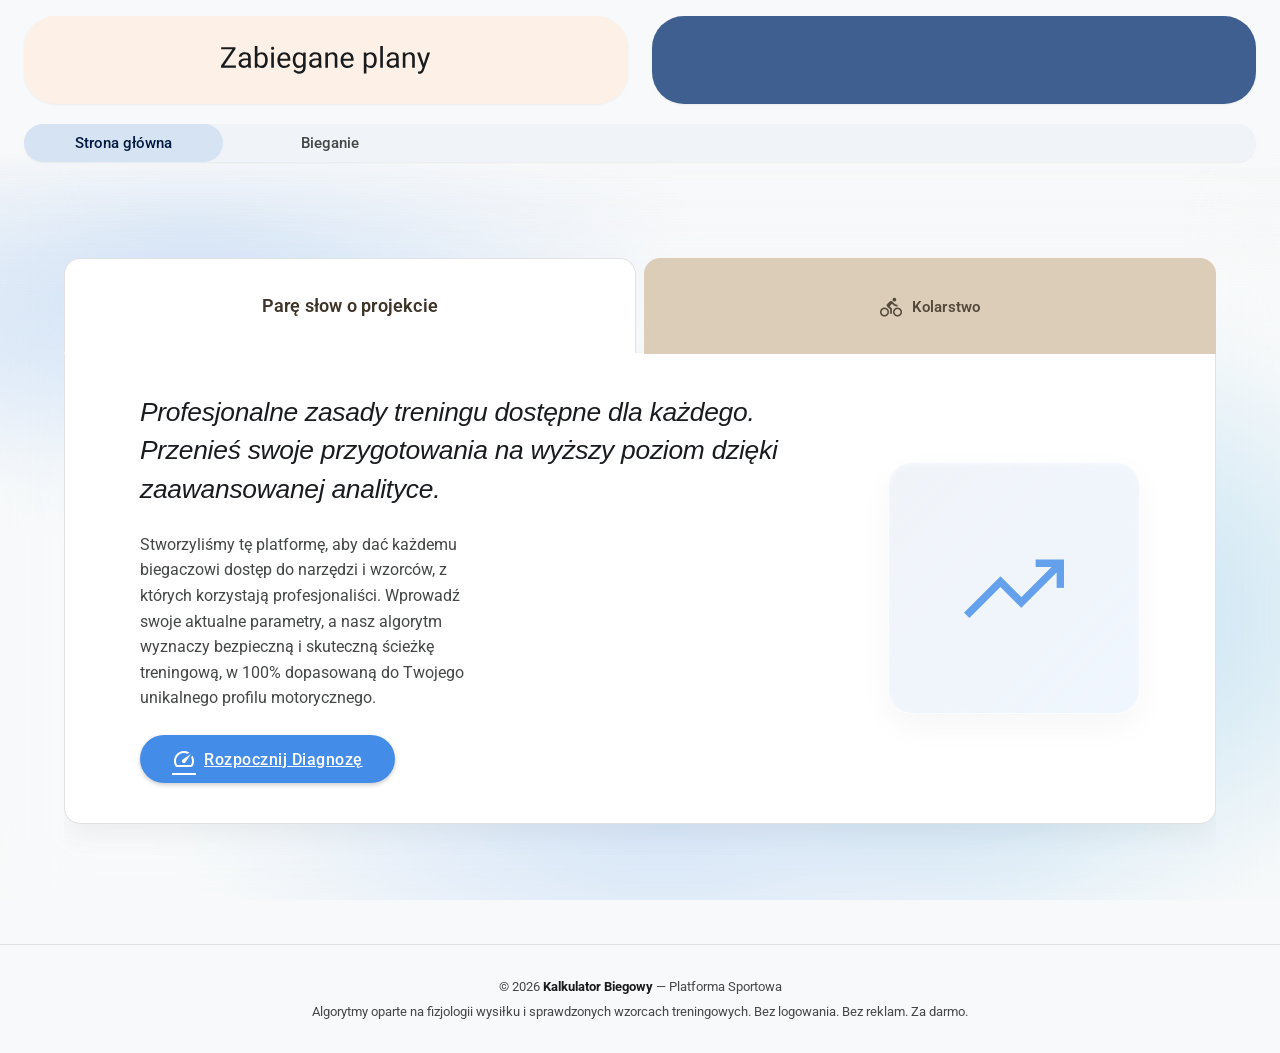
==== commit bdee6675: "poprawa" ====
--- a/index.html
+++ b/index.html
@@ -80,8 +80,7 @@
                 <button type="button" class="showcase-tab" role="tab" id="showcase-tab-1"
                     aria-selected="true" aria-controls="panel-1">
                     <span class="showcase-tab-brand">
-                        <span class="material-symbols-outlined showcase-tab-logo" aria-hidden="true">directions_run</span>
-                        <span class="showcase-tab-label">Bieganie</span>
+                        <span class="showcase-tab-label">Parę słow o projekcie</span>
                     </span>
                 </button>
                 <button type="button" class="showcase-tab" role="tab" id="showcase-tab-2"
@@ -98,10 +97,10 @@
                     <div class="showcase-panel-content">
                         <div class="showcase-panel-text-block">
                             <h3 class="showcase-quote">
-                                "Wdrożenie Profilu Zrównoważonego (mode_balanced) pozwoliło na optymalną stymulację mitochondriów, co przełożyło się na skokowy wzrost Wskaźnika Wydolności."
+                                Profesjonalne zasady treningu dostępne dla każdego. Przenieś swoje przygotowania na wyższy poziom dzięki zaawansowanej analityce.
                             </h3>
                             <p class="showcase-panel-text">
-                                Nasz system na bieżąco monitoruje Twój <strong>run_index</strong>, automatycznie dobierając obciążenia treningowe tak, aby minimalizować ryzyko przetrenowania.
+                                Stworzyliśmy tę platformę, aby dać każdemu biegaczowi dostęp do narzędzi i wzorców, z których korzystają profesjonaliści. Wprowadź swoje aktualne parametry, a nasz algorytm wyznaczy bezpieczną i skuteczną ścieżkę treningową, w 100% dopasowaną do Twojego unikalnego profilu motorycznego.
                             </p>
                             <a href="bieganie/bieganie.html" class="btn-generate" aria-label="Rozpocznij diagnozę">
                                 <span class="material-symbols-outlined" aria-hidden="true">speed</span>
--- a/bieganie/style.css
+++ b/bieganie/style.css
@@ -19,6 +19,10 @@
             --md-sys-color-surface: #FFFFFF;
             --md-sys-color-surface-container: #F0F4F9; /* Tło panelu bocznego */
             --md-sys-color-outline: #70777C;
+            --md-sys-color-tertiary-container: #E8DCCB;
+            --md-sys-color-on-tertiary-container: #3F3428;
+            --md-sys-color-surface-container-high: #DCCDB8;
+            --md-sys-color-outline-variant: #B8A892;
             
             /* --- MOSTEK Z TYM CO JUŻ MASZ --- */
             --bg: var(--md-sys-color-background);
@@ -1943,25 +1947,29 @@
 
         .showcase-tablist button {
             font-family: inherit;
+            appearance: none;
+            -webkit-appearance: none;
             font-size: 0.9375rem;
             font-weight: 500;
             flex: 1;
             box-sizing: border-box;
-            min-height: 48px;
+            min-height: 96px;
             min-width: 48px;
-            padding: 10px 20px;
+            padding: 24px 20px;
             border: 1px solid transparent;
             border-bottom: none;
             border-radius: 16px 16px 0 0;
             text-align: center;
             justify-content: center;
             cursor: pointer;
-            color: var(--md-sys-color-on-surface-variant, var(--muted));
-            background-color: color-mix(in srgb, var(--md-sys-color-surface-container) 88%, transparent);
+            color: var(--md-sys-color-on-tertiary-container);
+            background-color: var(--md-sys-color-surface-container-high);
             box-shadow: none;
-            transition: background-color 0.3s, color 0.3s;
-            display: flex;
-            align-items: center;
+            transition: background-color 0.25s ease, color 0.25s ease, border-color 0.25s ease;
+            display: flex;
+            align-items: center;
+            outline: none;
+            -webkit-tap-highlight-color: transparent;
         }
 
 .showcase-tab-brand {
@@ -1982,26 +1990,35 @@
             letter-spacing: 0.2px;
         }
 
+        #showcase-tab-1 .showcase-tab-label {
+            font-size: 1.2em;
+        }
+
 .showcase-tablist button:hover:not([aria-selected="true"]) .showcase-tab-brand {
             opacity: 1;
         }
 
         .showcase-tablist button[aria-selected="true"]:hover {
-            color: var(--md-sys-color-primary);
+            color: var(--md-sys-color-on-tertiary-container);
             background-color: var(--md-sys-color-surface);
             border-color: var(--border);
             border-bottom: 2px solid var(--md-sys-color-surface);
         }
 
         .showcase-tablist button:focus-visible {
-            outline: 2px solid var(--md-sys-color-primary);
+            outline: 2px solid var(--md-sys-color-outline-variant);
             outline-offset: 2px;
+        }
+
+        .showcase-tablist button:active {
+            background-color: var(--md-sys-color-tertiary-container);
+            border-color: var(--border);
         }
 
         .showcase-tablist button[aria-selected="true"] {
             position: relative;
             z-index: 3;
-            color: var(--md-sys-color-primary);
+            color: var(--md-sys-color-on-tertiary-container);
             background-color: var(--md-sys-color-surface);
             border: 1px solid var(--border);
             border-bottom: 2px solid var(--md-sys-color-surface);
@@ -2012,41 +2029,41 @@
             opacity: 1;
         }
 
-        /* Bardziej żywe akcenty zgodne z Material Design 3 */
+        /* Beżowe stany zakładek (MD3, premium B2B) */
         #showcase-tab-1 {
-            color: var(--md-sys-color-primary);
+            color: var(--md-sys-color-on-tertiary-container);
         }
 
         #showcase-tab-2 {
-            color: var(--md-sys-color-tertiary, var(--md-sys-color-primary));
+            color: var(--md-sys-color-on-tertiary-container);
         }
 
         #showcase-tab-1:hover:not([aria-selected="true"]) {
-            background-color: color-mix(in srgb, var(--md-sys-color-primary-container) 55%, var(--md-sys-color-surface-container));
-            color: var(--md-sys-color-on-primary-container);
+            background-color: var(--md-sys-color-tertiary-container);
+            color: var(--md-sys-color-on-tertiary-container);
         }
 
         #showcase-tab-2:hover:not([aria-selected="true"]) {
-            background-color: color-mix(in srgb, var(--md-sys-color-tertiary-container, var(--md-sys-color-primary-container)) 55%, var(--md-sys-color-surface-container));
-            color: var(--md-sys-color-on-tertiary-container, var(--md-sys-color-on-primary-container));
+            background-color: var(--md-sys-color-tertiary-container);
+            color: var(--md-sys-color-on-tertiary-container);
         }
 
         #showcase-tab-1[aria-selected="true"] {
-            color: var(--md-sys-color-on-primary-container);
-            background-color: var(--md-sys-color-primary-container);
+            color: var(--md-sys-color-on-tertiary-container);
+            background-color: var(--md-sys-color-surface);
         }
 
         #showcase-tab-2[aria-selected="true"] {
-            color: var(--md-sys-color-on-tertiary-container, var(--md-sys-color-on-primary-container));
-            background-color: var(--md-sys-color-tertiary-container, var(--md-sys-color-primary-container));
+            color: var(--md-sys-color-on-tertiary-container);
+            background-color: var(--md-sys-color-surface);
         }
 
         #showcase-tab-1[aria-selected="true"] .showcase-tab-logo {
-            color: var(--md-sys-color-primary);
+            color: var(--md-sys-color-on-tertiary-container);
         }
 
         #showcase-tab-2[aria-selected="true"] .showcase-tab-logo {
-            color: var(--md-sys-color-tertiary, var(--md-sys-color-primary));
+            color: var(--md-sys-color-on-tertiary-container);
         }
 
         .showcase-panel {
@@ -2097,17 +2114,30 @@
             display: flex;
             justify-content: center;
             align-items: center;
-            background: var(--md-sys-color-surface-container);
             border-radius: 24px;
             aspect-ratio: 1;
+            position: relative;
+            overflow: hidden;
+            background: linear-gradient(
+                135deg,
+                var(--md-sys-color-surface-container) 0%,
+                color-mix(in srgb, var(--md-sys-color-primary) 8%, transparent) 100%
+            );
+            border: 1px solid rgba(255, 255, 255, 0.7);
+            box-shadow:
+                0 12px 32px color-mix(in srgb, var(--text) 4%, transparent),
+                inset 0 2px 4px rgba(255, 255, 255, 0.4);
         }
 
         .showcase-quote {
-            font-size: clamp(1.25rem, 2.5vw, 1.75rem);
-            font-weight: 700;
+            font-size: clamp(1.25rem, 2.5vw, 1.65rem);
+            font-weight: 500;
+            font-style: italic;
             color: var(--text);
-            line-height: 1.4;
+            line-height: 1.45;
+            letter-spacing: -0.01em;
             margin: 0;
+            position: relative;
         }
 
         .showcase-panel:not([hidden]) .showcase-panel-content {
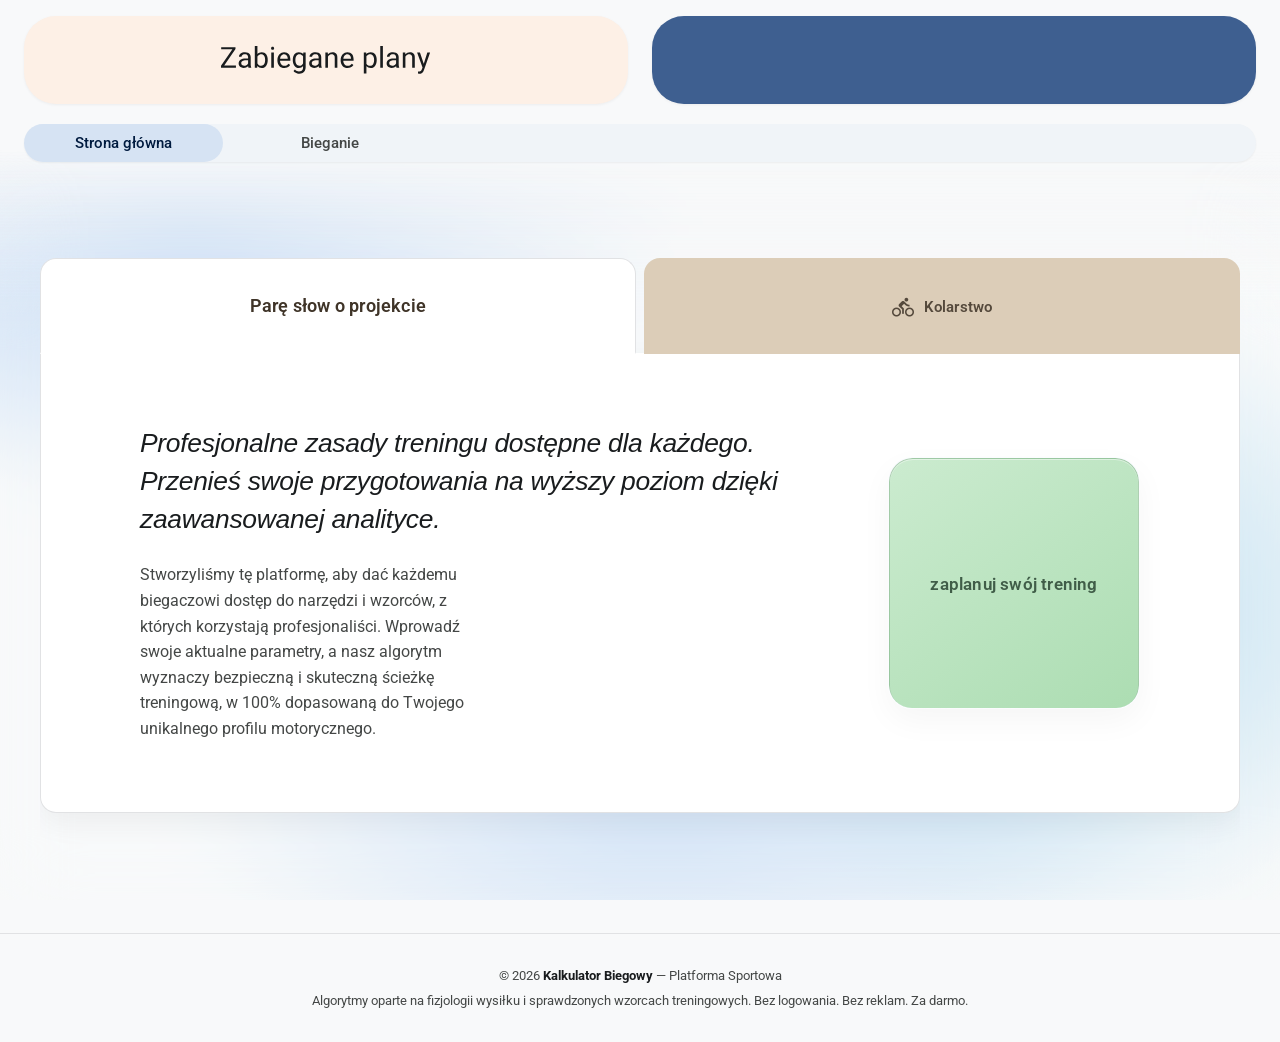
==== commit 32044aea: "oki" ====
--- a/index.html
+++ b/index.html
@@ -102,13 +102,11 @@
                             <p class="showcase-panel-text">
                                 Stworzyliśmy tę platformę, aby dać każdemu biegaczowi dostęp do narzędzi i wzorców, z których korzystają profesjonaliści. Wprowadź swoje aktualne parametry, a nasz algorytm wyznaczy bezpieczną i skuteczną ścieżkę treningową, w 100% dopasowaną do Twojego unikalnego profilu motorycznego.
                             </p>
-                            <a href="bieganie/bieganie.html" class="btn-generate" aria-label="Rozpocznij diagnozę">
-                                <span class="material-symbols-outlined" aria-hidden="true">speed</span>
-                                Rozpocznij Diagnozę
+                        </div>
+                        <div class="showcase-panel-visual">
+                            <a href="bieganie/bieganie.html" class="btn-generate showcase-panel-cta-visual" aria-label="Zaplanuj swój trening">
+                                zaplanuj swój trening
                             </a>
-                        </div>
-                        <div class="showcase-panel-visual" aria-hidden="true">
-                            <span class="material-symbols-outlined" style="font-size: 120px; color: var(--md-sys-color-primary); opacity: 0.8;">trending_up</span>
                         </div>
                     </div>
                 </div>
@@ -123,13 +121,11 @@
                                 wysiłkowe do specyfiki dyscypliny i jak run_index wspiera ocenę
                                 wydolności w planowaniu mikrocykli.
                             </p>
-                            <a href="bieganie/bieganie.html" class="btn-generate" aria-label="Rozpocznij diagnozę">
-                                <span class="material-symbols-outlined" aria-hidden="true">speed</span>
-                                Rozpocznij Diagnozę
+                        </div>
+                        <div class="showcase-panel-visual">
+                            <a href="bieganie/bieganie.html" class="btn-generate showcase-panel-cta-visual" aria-label="Zaplanuj swój trening">
+                                zaplanuj swój trening
                             </a>
-                        </div>
-                        <div class="showcase-panel-visual" aria-hidden="true">
-                            <span class="material-symbols-outlined" style="font-size: 120px; color: var(--md-sys-color-primary); opacity: 0.8;">pedal_bike</span>
                         </div>
                     </div>
                 </div>
@@ -222,7 +218,6 @@
                     const idx = tabs.indexOf(t);
                     if (idx < 0) return;
                     applyTabSelection(tabs, idx);
-                    t.focus();
                 } catch (err) {
                     console.warn('[hero-showcase-tabs] click', err);
                 }
--- a/bieganie/style.css
+++ b/bieganie/style.css
@@ -23,6 +23,9 @@
             --md-sys-color-on-tertiary-container: #3F3428;
             --md-sys-color-surface-container-high: #DCCDB8;
             --md-sys-color-outline-variant: #B8A892;
+            --md-sys-color-secondary-container: #CBEBCF;
+            --md-sys-color-on-secondary-container: #10351A;
+            --md-sys-color-secondary-fixed-dim: #ACDDB2;
             
             /* --- MOSTEK Z TYM CO JUŻ MASZ --- */
             --bg: var(--md-sys-color-background);
@@ -1885,12 +1888,14 @@
             position: relative;
             text-align: center;
             max-width: 1200px;
-            width: calc(100% - 48px);
+            width: calc(100vw - 48px);
             margin: 16px auto 40px auto;
             padding: 48px 0 56px;
             overflow: hidden;
             box-sizing: border-box;
             background: transparent;
+            left: 50%;
+            transform: translateX(-50%);
         }
 
         .hero-showcase-inner {
@@ -2076,7 +2081,7 @@
             gap: 20px;
             width: 100%;
             max-width: 100%;
-            min-height: 320px;
+            min-height: 460px;
             box-sizing: border-box;
             padding: 40px;
             background-color: var(--md-sys-color-surface);
@@ -2098,6 +2103,7 @@
             gap: 40px;
             width: 100%;
             max-width: 1000px;
+            min-height: 320px;
             text-align: left;
         }
 
@@ -2127,6 +2133,7 @@
             box-shadow:
                 0 12px 32px color-mix(in srgb, var(--text) 4%, transparent),
                 inset 0 2px 4px rgba(255, 255, 255, 0.4);
+            contain: layout paint;
         }
 
         .showcase-quote {
@@ -2140,14 +2147,14 @@
             position: relative;
         }
 
-        .showcase-panel:not([hidden]) .showcase-panel-content {
-            animation: fadeSlideUp 0.4s ease-out both;
-        }
-
-        @keyframes fadeSlideUp {
+        .showcase-panel:not([hidden]) .showcase-panel-text-block {
+            animation: fadeTextIn 0.2s ease-out both;
+        }
+
+        @keyframes fadeTextIn {
             from {
                 opacity: 0;
-                transform: translateY(10px);
+                transform: translateY(4px);
             }
             to {
                 opacity: 1;
@@ -2156,7 +2163,7 @@
         }
 
         @media (prefers-reduced-motion: reduce) {
-            .showcase-panel:not([hidden]) .showcase-panel-content {
+            .showcase-panel:not([hidden]) .showcase-panel-text-block {
                 animation: none;
             }
         }
@@ -2178,10 +2185,66 @@
             justify-content: center;
         }
 
+        .showcase-panel-cta-visual {
+            position: absolute;
+            inset: 0;
+            width: 100%;
+            height: 100%;
+            min-height: 0;
+            min-width: 0;
+            max-width: none;
+            padding: 20px;
+            border-radius: inherit;
+            border: 1px solid color-mix(in srgb, var(--md-sys-color-on-secondary-container) 14%, transparent);
+            background: linear-gradient(
+                145deg,
+                var(--md-sys-color-secondary-container) 0%,
+                var(--md-sys-color-secondary-fixed-dim) 100%
+            );
+            color: color-mix(in srgb, var(--md-sys-color-on-secondary-container) 80%, white);
+            font-size: 1.05rem;
+            font-weight: 600;
+            letter-spacing: 0.2px;
+            line-height: 1.35;
+            text-align: center;
+            text-transform: none;
+            text-decoration: none;
+            box-shadow:
+                0 8px 20px color-mix(in srgb, var(--md-sys-color-on-secondary-container) 10%, transparent),
+                inset 0 1px 0 rgba(255, 255, 255, 0.45);
+            transition: background 0.18s ease, color 0.18s ease, box-shadow 0.2s ease;
+            backface-visibility: hidden;
+            transform: translateZ(0);
+        }
+
+        .showcase-panel-cta-visual:hover {
+            background: linear-gradient(
+                145deg,
+                color-mix(in srgb, var(--md-sys-color-secondary-container) 86%, white) 0%,
+                var(--md-sys-color-secondary-fixed-dim) 100%
+            );
+            color: var(--md-sys-color-on-secondary-container);
+            text-decoration: none;
+        }
+
+        .showcase-panel-cta-visual:focus-visible {
+            outline: 2px solid color-mix(in srgb, var(--md-sys-color-on-secondary-container) 35%, white);
+            outline-offset: 3px;
+        }
+
+        .showcase-panel-cta-visual:active {
+            transform: scale(0.985);
+        }
+
         @media (max-width: 768px) {
+            .showcase-panel {
+                min-height: 0;
+            }
+
             .showcase-panel-content {
                 flex-direction: column-reverse;
                 text-align: center;
+                min-height: 0;
             }
 
             .showcase-panel-text-block {
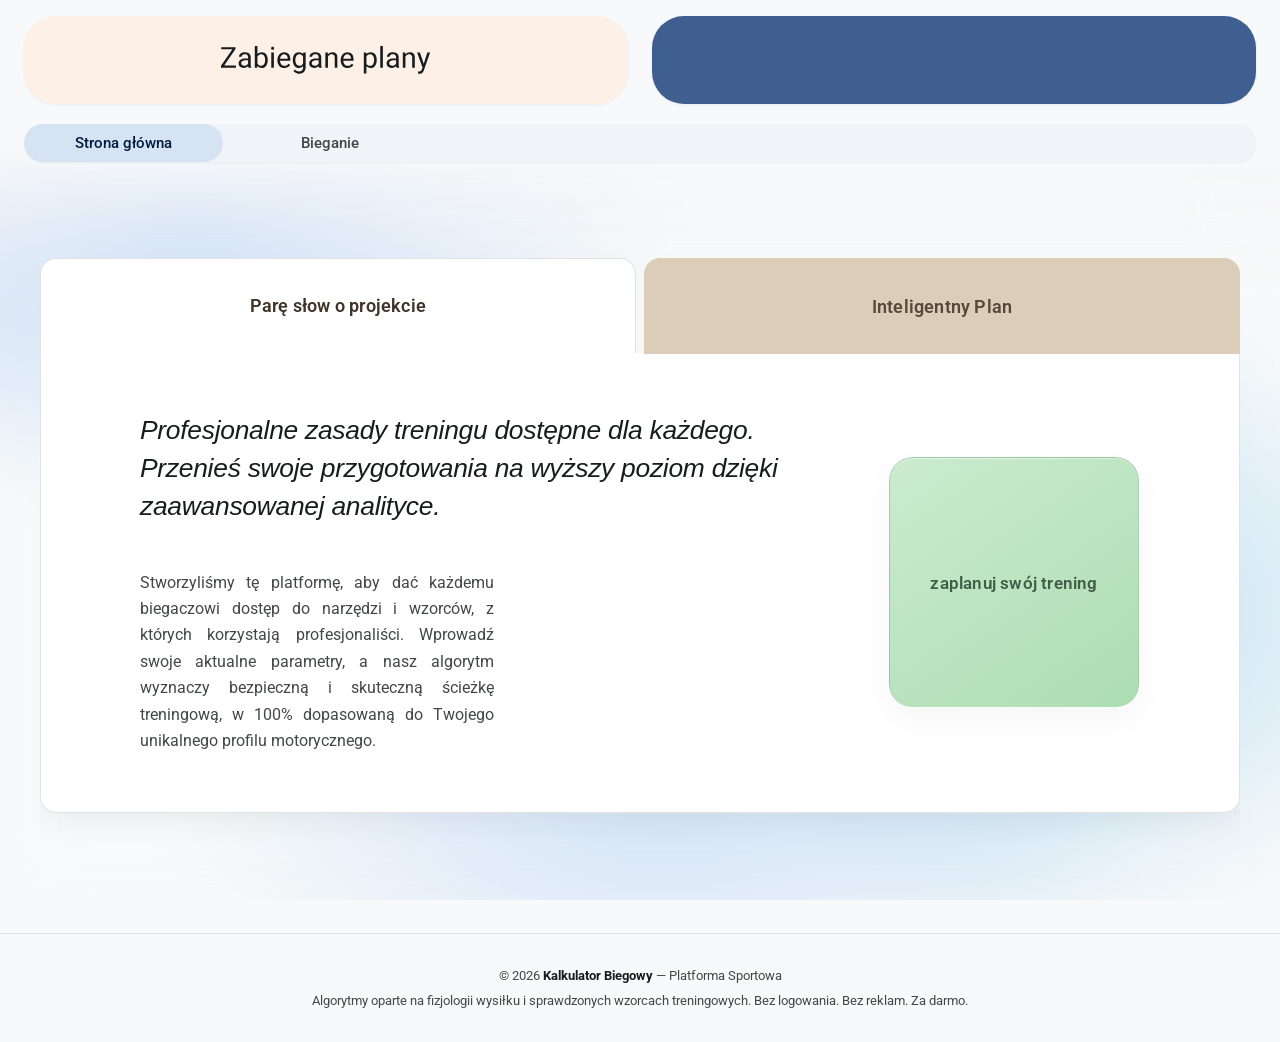
==== commit e9a34000: "koniec pracy z zakładkami" ====
--- a/index.html
+++ b/index.html
@@ -86,8 +86,7 @@
                 <button type="button" class="showcase-tab" role="tab" id="showcase-tab-2"
                     aria-selected="false" aria-controls="panel-2">
                     <span class="showcase-tab-brand">
-                        <span class="material-symbols-outlined showcase-tab-logo" aria-hidden="true">directions_bike</span>
-                        <span class="showcase-tab-label">Kolarstwo</span>
+                        <span class="showcase-tab-label">Inteligentny Plan</span>
                     </span>
                 </button>
             </div>
@@ -114,12 +113,10 @@
                     <div class="showcase-panel-content">
                         <div class="showcase-panel-text-block">
                             <h3 class="showcase-quote">
-                                "Adaptacja krzywej mocy w kolarstwie wymaga precyzyjnego dawkowania bodźców. Nasz silnik kalkuluje obciążenia na bazie Twojego unikalnego run_index."
+                                Jesteś w miejscu, gdzie plan dostosowuje się do Twojego życia, a nie Ty do planu. Odkryj inteligentny proces, który prowadzi Cię za rękę do celu.
                             </h3>
                             <p class="showcase-panel-text">
-                                Miejsce na moduł kolarstwa: wyjaśnienie, jak adaptujemy parametry
-                                wysiłkowe do specyfiki dyscypliny i jak run_index wspiera ocenę
-                                wydolności w planowaniu mikrocykli.
+                                Zdejmujemy z Ciebie ciężar dziennego planowania. Ty tylko wiążesz buty i wychodzisz na trening. Stosujemy rygorystyczny, wielotygodniowy cykl adaptacyjny. To czas, w którym Twoja fizjologia przechodzi trwałą metamorfozę, budując wydolność, która zostanie z Tobą na dłuższy czas, a nie tylko na jeden bieg.
                             </p>
                         </div>
                         <div class="showcase-panel-visual">
--- a/bieganie/style.css
+++ b/bieganie/style.css
@@ -1999,6 +1999,10 @@
             font-size: 1.2em;
         }
 
+        #showcase-tab-2 .showcase-tab-label {
+            font-size: 1.2em;
+        }
+
 .showcase-tablist button:hover:not([aria-selected="true"]) .showcase-tab-brand {
             opacity: 1;
         }
@@ -2113,6 +2117,7 @@
             flex-direction: column;
             gap: 24px;
             align-items: flex-start;
+            width: 100%;
         }
 
         .showcase-panel-visual {
@@ -2171,9 +2176,19 @@
         .showcase-panel-text {
             font-size: 1rem;
             color: var(--muted);
-            line-height: 1.6;
+            line-height: 1.65;
             margin: 0;
-            max-width: 36ch;
+            margin-top: 1.25rem;
+            margin-right: auto;
+            box-sizing: border-box;
+            /* Lewa krawędź w linii z początkiem cytatu, prawa — do połowy szerokości kolumny */
+            width: 50%;
+            max-width: 50%;
+            align-self: flex-start;
+            text-align: justify;
+            text-justify: inter-word;
+            hyphens: auto;
+            -webkit-hyphens: auto;
         }
 
         .showcase-panel .btn-generate {
@@ -2250,6 +2265,15 @@
             .showcase-panel-text-block {
                 align-items: center;
             }
+
+            .showcase-panel-text {
+                width: 100%;
+                max-width: 100%;
+                margin-top: 1rem;
+                margin-right: 0;
+                align-self: stretch;
+                text-align: justify;
+            }
         }
 
         /* --- DISCIPLINE CARD VARIANT (KROK 4) --- */
